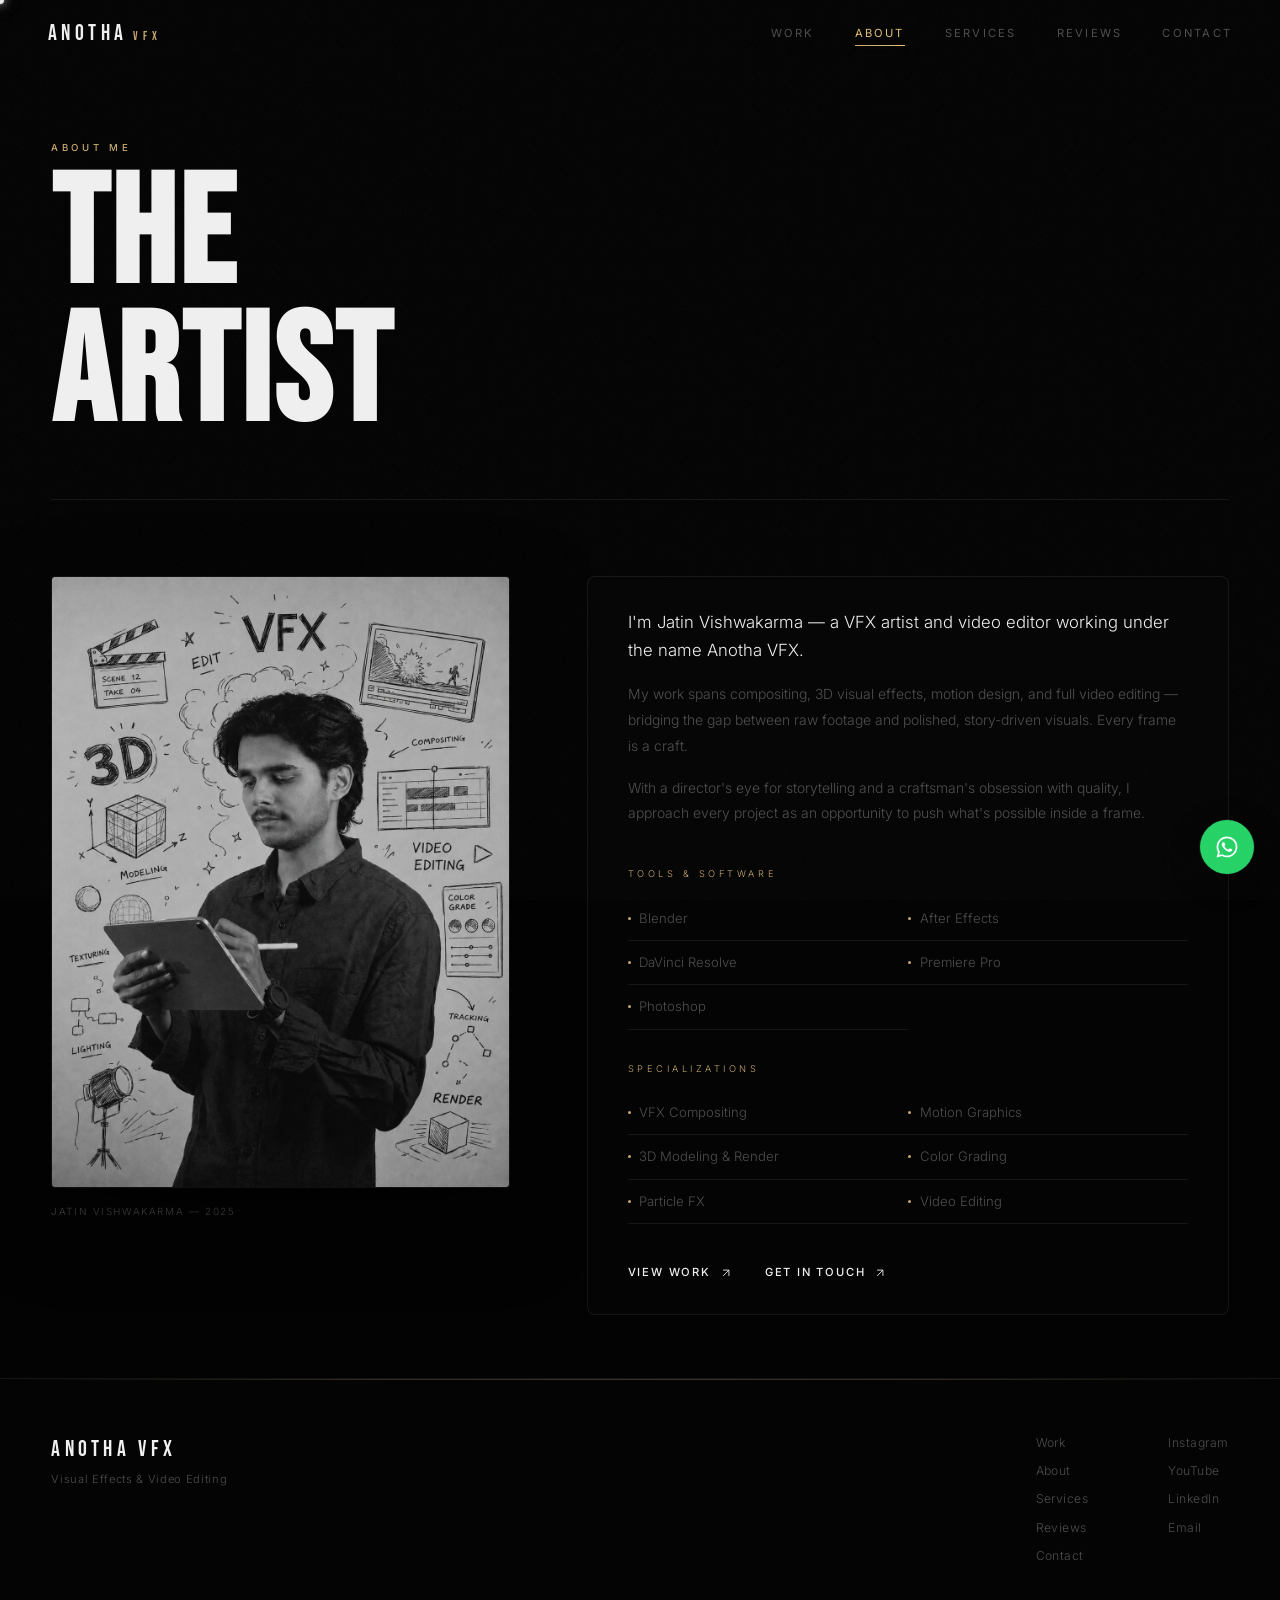
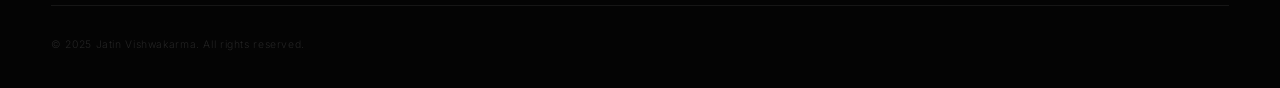
==== about/index.html @ 9ccbec57 "new features" ====
<!DOCTYPE html>
<html lang="en">
<head>
  <meta charset="UTF-8">
  <meta name="viewport" content="width=device-width, initial-scale=1.0">
  <meta name="referrer" content="strict-origin-when-cross-origin">
  <title>About — Jatin Vishwakarma</title>
  <meta name="description" content="Jatin Vishwakarma — VFX artist & video editor obsessed with cinematic storytelling. Every frame is a craft.">
  <link rel="icon" href="../assets/favicon.png" type="image/png">
  <link rel="shortcut icon" href="../assets/favicon.png">
  <link rel="apple-touch-icon" href="../assets/favicon.png">

  <!-- ── Open Graph ── -->
  <meta property="og:type"        content="website">
  <meta property="og:site_name"   content="Anotha VFX">
  <meta property="og:title"       content="About — Jatin Vishwakarma">
  <meta property="og:description" content="Jatin Vishwakarma — VFX artist & video editor obsessed with cinematic storytelling. Every frame is a craft.">
  <meta property="og:image"            content="https://anotha-vfx.github.io/anotha-vfx/assets/anothavfx.jpeg">
  <meta property="og:image:secure_url" content="https://anotha-vfx.github.io/anotha-vfx/assets/anothavfx.jpeg">
  <meta property="og:image:type"       content="image/jpeg">
  <meta property="og:image:width"      content="1500">
  <meta property="og:image:height"     content="788">
  <meta property="og:image:alt"        content="Anotha VFX — Jatin Vishwakarma">
  <meta property="og:url"              content="https://anothavfx.com/about/">
  <link rel="canonical" href="https://anothavfx.com/about/">

  <!-- ── Twitter / X Card ── -->
  <meta name="twitter:card"        content="summary_large_image">
  <meta name="twitter:title"       content="About — Jatin Vishwakarma">
  <meta name="twitter:description" content="Jatin Vishwakarma — VFX artist & video editor obsessed with cinematic storytelling. Every frame is a craft.">
  <meta name="twitter:image"       content="https://anotha-vfx.github.io/anotha-vfx/assets/anothavfx.jpeg">
  <link rel="preconnect" href="https://fonts.googleapis.com">
  <link rel="preconnect" href="https://fonts.gstatic.com" crossorigin>
  <link href="https://fonts.googleapis.com/css2?family=Bebas+Neue&family=Inter:wght@300;400;500&display=swap" rel="stylesheet">
  <link rel="stylesheet" href="../css/style.css">
  <script src="../js/content.js"></script>
  <!-- Google Analytics -->
  <script async src="https://www.googletagmanager.com/gtag/js?id=G-99MKQSMXY5"></script>
  <script>
    window.dataLayer = window.dataLayer || [];
    function gtag(){dataLayer.push(arguments);}
    gtag('js', new Date());
    gtag('config', 'G-99MKQSMXY5');
  </script>
</head>
<body>

  <!-- CURSOR -->
  <div class="cursor" id="cursor"></div>
  <div class="cursor-ring" id="cursorRing"></div>

  <!-- NAV -->
  <nav class="nav scrolled" id="nav">
    <a href="../" class="nav-logo">
      <span class="logo-name">ANOTHA</span><span class="logo-sub">VFX</span>
    </a>
    <div class="nav-links">
      <a href="../"        class="nav-link">Work</a>
      <a href="../about/"    class="nav-link active">About</a>
      <a href="../services/" class="nav-link">Services</a>
      <a href="../reviews/"  class="nav-link">Reviews</a>
      <a href="../contact/"  class="nav-link">Contact</a>
    </div>
    <button class="nav-toggle" id="navToggle" aria-label="Menu">
      <span></span><span></span>
    </button>
  </nav>

  <div class="mobile-menu" id="mobileMenu">
    <nav class="mobile-nav">
      <a href="../" class="mobile-link">
        <span class="mob-num">01</span>Work
        <svg class="mob-arrow" width="18" height="18" viewBox="0 0 24 24" fill="none" stroke="currentColor" stroke-width="1.5"><path d="M7 17L17 7M17 7H7M17 7V17"/></svg>
      </a>
      <a href="../about/" class="mobile-link active">
        <span class="mob-num">02</span>About
        <svg class="mob-arrow" width="18" height="18" viewBox="0 0 24 24" fill="none" stroke="currentColor" stroke-width="1.5"><path d="M7 17L17 7M17 7H7M17 7V17"/></svg>
      </a>
      <a href="../services/" class="mobile-link">
        <span class="mob-num">03</span>Services
        <svg class="mob-arrow" width="18" height="18" viewBox="0 0 24 24" fill="none" stroke="currentColor" stroke-width="1.5"><path d="M7 17L17 7M17 7H7M17 7V17"/></svg>
      </a>
      <a href="../reviews/" class="mobile-link">
        <span class="mob-num">04</span>Reviews
        <svg class="mob-arrow" width="18" height="18" viewBox="0 0 24 24" fill="none" stroke="currentColor" stroke-width="1.5"><path d="M7 17L17 7M17 7H7M17 7V17"/></svg>
      </a>
      <a href="../contact/" class="mobile-link">
        <span class="mob-num">05</span>Contact
        <svg class="mob-arrow" width="18" height="18" viewBox="0 0 24 24" fill="none" stroke="currentColor" stroke-width="1.5"><path d="M7 17L17 7M17 7H7M17 7V17"/></svg>
      </a>
    </nav>
    <div class="mobile-menu-footer">
      <div class="mob-avail">
        <span class="mob-avail-dot"></span>Available for projects
      </div>
      <div class="mob-social">
        <a href="https://instagram.com/anotha.fw.vfx" target="_blank" rel="noopener noreferrer">IG</a>
        <a href="https://www.youtube.com/@anothavfx" target="_blank" rel="noopener noreferrer">YT</a>
        <a href="https://www.linkedin.com/in/jatin-vishwakarma-bbb30a3b5/" target="_blank" rel="noopener noreferrer">LI</a>
        <a href="https://mail.google.com/mail/?view=cm&to=anotha.vfx@gmail.com" target="_blank" rel="noopener noreferrer">Email</a>
      </div>
    </div>
  </div>

  <div class="about-grid" style="padding-top: calc(var(--nav-h) + clamp(3rem, 8vh, 5rem));">

    <!-- PAGE HEADER — spans both grid columns so it aligns with the section -->
    <header class="page-hero" style="padding-top: 0;">
      <span class="page-label">About Me</span>
      <h1 class="page-title">THE<br>ARTIST</h1>
    </header>

    <!-- LEFT — Photo column -->
    <div class="about-img-col">
      <div class="about-img-wrap">
        <img src="../assets/JATIN.png" alt="Jatin Vishwakarma" class="about-img">
      </div>
      <div class="img-caption">Jatin Vishwakarma — 2025</div>
    </div>

    <!-- RIGHT — Text column -->
    <div class="about-text-col">

      <div class="about-bio">
        <p class="bio-lead">
          I'm Jatin Vishwakarma — a VFX artist and video editor working
          under the name Anotha VFX.
        </p>
        <p class="bio-p">
          My work spans compositing, 3D visual effects, motion design, and
          full video editing — bridging the gap between raw footage and
          polished, story-driven visuals. Every frame is a craft.
        </p>
        <p class="bio-p">
          With a director's eye for storytelling and a craftsman's obsession
          with quality, I approach every project as an opportunity to push
          what's possible inside a frame.
        </p>
      </div>

      <div class="skills-block">
        <span class="skills-label">Tools &amp; Software</span>
        <div class="skills-grid">
          <div class="skill">Blender</div>
          <div class="skill">After Effects</div>
          <div class="skill">DaVinci Resolve</div>
          <div class="skill">Premiere Pro</div>
          <div class="skill">Photoshop</div>
        </div>
      </div>

      <div class="skills-block">
        <span class="skills-label">Specializations</span>
        <div class="skills-grid">
          <div class="skill">VFX Compositing</div>
          <div class="skill">Motion Graphics</div>
          <div class="skill">3D Modeling &amp; Render</div>
          <div class="skill">Color Grading</div>
          <div class="skill">Particle FX</div>
          <div class="skill">Video Editing</div>
        </div>
      </div>

      <div class="about-cta">
        <a href="../" class="btn-text">
          View Work
          <svg width="14" height="14" viewBox="0 0 24 24" fill="none"
               stroke="currentColor" stroke-width="1.5">
            <path d="M7 17L17 7M17 7H7M17 7V17"/>
          </svg>
        </a>
        <a href="../contact/" class="btn-text">
          Get In Touch
          <svg width="14" height="14" viewBox="0 0 24 24" fill="none"
               stroke="currentColor" stroke-width="1.5">
            <path d="M7 17L17 7M17 7H7M17 7V17"/>
          </svg>
        </a>
      </div>

    </div>
  </div>

  <!-- FOOTER -->
  <footer class="footer">
    <div class="footer-top">
      <div class="footer-brand">
        <span class="footer-name">ANOTHA VFX</span>
        <p class="footer-tagline">Visual Effects &amp; Video Editing</p>
      </div>
      <nav class="footer-nav">
        <a href="../">Work</a>
        <a href="../about/">About</a>
        <a href="../services/">Services</a>
        <a href="../reviews/">Reviews</a>
        <a href="../contact/">Contact</a>
      </nav>
      <div class="footer-social">
        <a href="https://instagram.com/anotha.fw.vfx" target="_blank" rel="noopener noreferrer">Instagram</a>
        <a href="https://www.youtube.com/@anothavfx" target="_blank" rel="noopener noreferrer">YouTube</a>
        <a href="https://www.linkedin.com/in/jatin-vishwakarma-bbb30a3b5/" target="_blank" rel="noopener noreferrer">LinkedIn</a>
        <a href="https://mail.google.com/mail/?view=cm&to=anotha.vfx@gmail.com" target="_blank" rel="noopener noreferrer">Email</a>
      </div>
    </div>
    <div class="footer-bottom">
      <span>&copy; 2025 Jatin Vishwakarma. All rights reserved.</span>
    </div>
  </footer>

  <script src="../js/main.js"></script>
<script src="../js/fluid-cursor.js"></script>

  <!-- WhatsApp direct chat -->
  <a class="wa-btn" href="https://wa.me/918989417415" target="_blank" rel="noopener noreferrer" aria-label="Chat on WhatsApp">
    <svg viewBox="0 0 32 32" width="26" height="26" fill="currentColor" aria-hidden="true"><path d="M16.004 3.2c-7.06 0-12.8 5.74-12.8 12.8 0 2.26.59 4.46 1.72 6.4L3.2 28.8l6.58-1.68a12.74 12.74 0 0 0 6.22 1.62h.01c7.06 0 12.79-5.74 12.79-12.8 0-3.42-1.33-6.63-3.75-9.05a12.72 12.72 0 0 0-9.05-3.69zm0 23.36h-.01a10.6 10.6 0 0 1-5.4-1.48l-.39-.23-4.02 1.03 1.07-3.92-.25-.4a10.55 10.55 0 0 1-1.63-5.66c0-5.87 4.78-10.64 10.65-10.64 2.84 0 5.51 1.11 7.52 3.12a10.57 10.57 0 0 1 3.11 7.53c0 5.87-4.78 10.65-10.65 10.65zm5.84-7.97c-.32-.16-1.89-.93-2.19-1.04-.29-.11-.5-.16-.72.16-.21.32-.82 1.04-1.01 1.25-.18.21-.37.24-.69.08-.32-.16-1.35-.5-2.57-1.59-.95-.85-1.59-1.9-1.78-2.22-.19-.32-.02-.49.14-.65.14-.14.32-.37.48-.56.16-.19.21-.32.32-.53.11-.21.05-.4-.03-.56-.08-.16-.72-1.73-.98-2.37-.26-.62-.52-.54-.72-.55h-.61c-.21 0-.56.08-.85.4-.29.32-1.12 1.09-1.12 2.66 0 1.57 1.14 3.08 1.3 3.29.16.21 2.25 3.44 5.45 4.82.76.33 1.36.53 1.82.67.77.24 1.46.21 2.01.13.61-.09 1.89-.77 2.16-1.52.27-.75.27-1.39.19-1.52-.08-.13-.29-.21-.61-.37z"/></svg>
  </a>
</body>
</html>
---- css/style.css ----
/* ================================================================
   ANOTHA VFX — style.css
   ================================================================ */

/* ── TOKENS ────────────────────────────────────────────────────── */
:root {
  --bg:          #030303;
  --surface:     #090909;
  --surface-2:   #0e0e0e;
  --border:      #161616;
  --border-2:    #242424;
  --text:        #f0f0f0;
  --text-muted:  #4e4e4e;
  --text-dim:    #232323;
  --gold:        #c9a96e;
  --gold-bright: #e2c078;
  --gold-glow:   rgba(201,169,110,.18);
  --purple-glow: rgba(110,60,220,.1);
  --nav-h:       68px;
  --ease:        cubic-bezier(.25,.46,.45,.94);
  --ease-out:    cubic-bezier(.16,1,.3,1);
  --ease-expo:   cubic-bezier(.87,0,.13,1);
  --ease-spring: cubic-bezier(.34,1.56,.64,1);
}

/* ── RESET ─────────────────────────────────────────────────────── */
*, *::before, *::after { margin: 0; padding: 0; box-sizing: border-box; }
html { scroll-behavior: smooth; overflow-x: hidden; }
body {
  background: var(--bg);
  color: var(--text);
  font-family: 'Inter', sans-serif;
  font-weight: 300;
  line-height: 1.6;
  overflow-x: hidden;
  -webkit-font-smoothing: antialiased;
}
img, video { display: block; max-width: 100%; }
a { color: inherit; text-decoration: none; }
button { cursor: pointer; border: none; background: none; font-family: inherit; }

/* Subtle dot-grid background texture */
body::before {
  content: '';
  position: fixed; inset: 0;
  pointer-events: none;
  z-index: 0;
  opacity: 1;
  background-image: radial-gradient(circle, rgba(255,255,255,.028) 1px, transparent 1px);
  background-size: 32px 32px;
}
/* Film grain */
body::after {
  content: '';
  position: fixed; inset: 0;
  pointer-events: none;
  z-index: 9000;
  opacity: .032;
  background-image: url("data:image/svg+xml,%3Csvg xmlns='http://www.w3.org/2000/svg' width='300' height='300'%3E%3Cfilter id='n'%3E%3CfeTurbulence type='fractalNoise' baseFrequency='.75' numOctaves='4' stitchTiles='stitch'/%3E%3C/filter%3E%3Crect width='300' height='300' filter='url(%23n)'/%3E%3C/svg%3E");
  background-size: 180px;
}

/* ── LOADER ────────────────────────────────────────────────────── */
.loader {
  position: fixed; inset: 0;
  background: var(--bg);
  z-index: 9999;
  display: flex; align-items: center; justify-content: center;
  flex-direction: column; gap: 1.5rem;
  transition: opacity .8s var(--ease-expo), visibility .8s;
}
.loader-text {
  font-family: 'Bebas Neue', sans-serif;
  font-size: clamp(2rem, 6vw, 4rem);
  letter-spacing: .45em;
  overflow: hidden;
  animation: loaderSlide .8s .1s var(--ease-out) both;
}
.loader-accent { color: var(--gold); margin-left: .15em; }
.loader-bar {
  width: 180px; height: 1px;
  background: var(--border-2);
  position: relative; overflow: hidden;
}
.loader-bar::after {
  content: '';
  position: absolute; inset-block: 0; left: 0;
  width: 0; background: var(--gold);
  animation: loaderFill 1.3s .3s var(--ease) forwards;
}
@keyframes loaderSlide {
  from { opacity: 0; transform: translateY(30px); }
  to   { opacity: 1; transform: none; }
}
@keyframes loaderFill { to { width: 100%; } }

/* ── CUSTOM CURSOR ─────────────────────────────────────────────── */
@media (pointer: fine) {
  * { cursor: none !important; }

  .cursor {
    position: fixed;
    width: 8px; height: 8px;
    background: var(--text);
    border-radius: 50%;
    pointer-events: none;
    z-index: 9998;
    transform: translate(-50%, -50%);
    /* no transition on transform — JS controls it directly for stretch */
    transition: background .2s, box-shadow .2s;
    mix-blend-mode: difference;
    box-shadow:
      0 0 0 1px rgba(255,255,255,.12),
      0 0 8px 2px rgba(255,255,255,.35),
      0 0 22px 4px rgba(255,255,255,.1);
    will-change: transform, left, top;
  }
  .cursor-ring {
    position: fixed;
    width: 36px; height: 36px;
    border: 1px solid rgba(255,255,255,.35);
    border-radius: 50%;
    pointer-events: none;
    z-index: 9997;
    transform: translate(-50%, -50%);
    transition: width .3s var(--ease-out), height .3s var(--ease-out), border-color .3s;
    box-shadow: 0 0 8px 1px rgba(255,255,255,.08);
    will-change: left, top;
  }
  .cursor.big {
    background: var(--gold);
    box-shadow: 0 0 10px 3px rgba(201,169,110,.6), 0 0 20px 6px rgba(201,169,110,.2);
  }
  .cursor-ring.big { width: 54px; height: 54px; border-color: rgba(201,169,110,.45); box-shadow: 0 0 12px 2px rgba(201,169,110,.15); }

  /* Trail dots */
  .cursor-trail {
    position: fixed;
    border-radius: 50%;
    pointer-events: none;
    z-index: 9996;
    transform: translate(-50%, -50%);
    background: var(--text);
    mix-blend-mode: difference;
    will-change: left, top;
  }

  /* Click ripple */
  @keyframes cursorRipple {
    0%   { transform: translate(-50%,-50%) scale(.4); opacity: .55; }
    100% { transform: translate(-50%,-50%) scale(3.2); opacity: 0;   }
  }
  .cursor-ripple {
    position: fixed;
    width: 36px; height: 36px;
    border: 1px solid rgba(255,255,255,.7);
    border-radius: 50%;
    pointer-events: none;
    z-index: 9995;
    mix-blend-mode: difference;
    animation: cursorRipple .55s cubic-bezier(.2,.8,.2,1) forwards;
  }
}

/* ── NAVIGATION ────────────────────────────────────────────────── */
.nav {
  position: fixed; top: 0; left: 0; right: 0;
  height: var(--nav-h);
  z-index: 500;
  display: flex; align-items: center; justify-content: space-between;
  padding: 0 clamp(1.5rem, 4vw, 3rem);
  transition: background .5s var(--ease), border-color .5s;
  border-bottom: 1px solid transparent;
}
.nav.scrolled {
  background: rgba(3,3,3,.88);
  backdrop-filter: blur(28px) saturate(1.4);
  -webkit-backdrop-filter: blur(28px) saturate(1.4);
  border-bottom-color: rgba(255,255,255,.055);
  box-shadow: 0 1px 40px rgba(0,0,0,.5);
}
.nav-logo { display: flex; align-items: baseline; gap: .3rem; }
.logo-name {
  font-family: 'Bebas Neue', sans-serif;
  font-size: 1.4rem; letter-spacing: .2em;
  transition: color .3s;
}
.logo-sub {
  font-family: 'Bebas Neue', sans-serif;
  font-size: .78rem; letter-spacing: .4em; color: var(--gold);
}
.nav-logo:hover .logo-name { color: var(--gold); }
.nav-links { display: flex; gap: 2.5rem; }
.nav-link {
  font-size: .7rem; font-weight: 400;
  letter-spacing: .2em; text-transform: uppercase;
  color: var(--text-muted);
  position: relative; transition: color .3s;
}
.nav-link::after {
  content: '';
  position: absolute; bottom: -4px; left: 0;
  height: 1px; width: 0;
  background: linear-gradient(90deg, var(--gold), var(--gold-bright));
  transition: width .4s var(--ease-out);
  box-shadow: 0 0 8px var(--gold-glow);
}
.nav-link:hover, .nav-link.active { color: var(--text); }
.nav-link.active { color: var(--gold-bright); }
.nav-link.active::after, .nav-link:hover::after { width: 100%; }

.nav-toggle { display: none; flex-direction: column; gap: 6px; padding: 6px; }
.nav-toggle span {
  display: block; width: 22px; height: 1px;
  background: var(--text);
  transition: transform .35s var(--ease), opacity .35s;
}
.nav-toggle.open span:first-child { transform: translateY(7px) rotate(45deg); }
.nav-toggle.open span:last-child  { transform: translateY(-7px) rotate(-45deg); }

.mobile-menu {
  position: fixed; inset: 0;
  background: var(--bg);
  z-index: 499;
  display: flex; flex-direction: column;
  padding: calc(var(--nav-h) + 2.5rem) clamp(1.5rem, 6vw, 2.5rem) 2.5rem;
  opacity: 0; visibility: hidden;
  transition: opacity .45s var(--ease-expo), visibility .45s;
  overflow: hidden;
}
/* Ambient top glow */
.mobile-menu::before {
  content: '';
  position: absolute; top: 0; left: 0; right: 0; height: 55vh;
  background: radial-gradient(ellipse 130% 55% at 50% 0%, rgba(30,8,60,.55) 0%, transparent 100%);
  pointer-events: none; z-index: 0;
}
/* Giant background watermark */
.mobile-menu::after {
  content: 'VFX';
  position: absolute; bottom: -1.5rem; right: -1rem;
  font-family: 'Bebas Neue', sans-serif;
  font-size: clamp(9rem, 46vw, 16rem);
  letter-spacing: .04em;
  color: rgba(201,169,110,.038);
  pointer-events: none; user-select: none; z-index: 0;
  line-height: 1;
}

.mobile-menu.open { opacity: 1; visibility: visible; }

/* Nav links group */
.mobile-nav {
  flex: 1;
  display: flex; flex-direction: column; justify-content: center;
  position: relative; z-index: 1;
}

/* Individual link row */
.mobile-link {
  display: flex; align-items: baseline; gap: .9rem;
  padding: 1rem 0;
  border-bottom: 1px solid rgba(255,255,255,.055);
  font-family: 'Bebas Neue', sans-serif;
  font-size: clamp(2.6rem, 14vw, 4.8rem);
  letter-spacing: .04em; color: var(--text-muted);
  opacity: 0; transform: translateY(28px);
  transition: color .3s, padding-left .35s var(--ease-out),
              opacity .55s var(--ease-out), transform .55s var(--ease-out);
}
.mobile-link:first-child { border-top: 1px solid rgba(255,255,255,.055); }
.mobile-link:active  { color: var(--text); }
.mobile-link.active  { color: var(--gold-bright); }

/* Stagger in when open — one delay per link */
.mobile-menu.open .mobile-link             { opacity: 1; transform: none; }
.mobile-menu.open .mobile-link:nth-child(1) { transition-delay: .06s; }
.mobile-menu.open .mobile-link:nth-child(2) { transition-delay: .12s; }
.mobile-menu.open .mobile-link:nth-child(3) { transition-delay: .18s; }
.mobile-menu.open .mobile-link:nth-child(4) { transition-delay: .24s; }
.mobile-menu.open .mobile-link:nth-child(5) { transition-delay: .30s; }

/* Link number badge */
.mob-num {
  font-family: 'Bebas Neue', sans-serif;
  font-size: .7rem; letter-spacing: .22em;
  color: rgba(201,169,110,.45);
  flex-shrink: 0; align-self: flex-start;
  padding-top: .55rem;
  transition: color .3s;
}
.mobile-link.active .mob-num { color: var(--gold); }

/* Arrow icon — appears on active */
.mob-arrow {
  margin-left: auto;
  color: var(--gold);
  opacity: 0; transform: translate(-6px, 6px);
  transition: opacity .3s, transform .4s var(--ease-spring);
  align-self: center;
  flex-shrink: 0;
}
.mobile-link.active .mob-arrow { opacity: 1; transform: none; }

/* Bottom footer bar */
.mobile-menu-footer {
  position: relative; z-index: 1;
  display: flex; align-items: center; justify-content: space-between;
  padding-top: 1.6rem;
  opacity: 0; transform: translateY(12px);
  transition: opacity .5s .32s var(--ease-out), transform .5s .32s var(--ease-out);
}
.mobile-menu.open .mobile-menu-footer { opacity: 1; transform: none; }

.mob-avail {
  display: flex; align-items: center; gap: .5rem;
  font-size: .56rem; letter-spacing: .22em; text-transform: uppercase;
  color: var(--text-muted);
}
.mob-avail-dot {
  width: 6px; height: 6px; border-radius: 50%;
  background: #3ecf8e;
  box-shadow: 0 0 7px rgba(62,207,142,.5);
  animation: availPulse 2.6s ease-in-out infinite;
  flex-shrink: 0;
}
.mob-social { display: flex; gap: 1.4rem; }
.mob-social a {
  font-size: .58rem; letter-spacing: .15em; text-transform: uppercase;
  color: var(--text-muted); transition: color .3s;
}
.mob-social a:hover, .mob-social a:active { color: var(--gold); }

/* ── SCROLL REVEAL ─────────────────────────────────────────────── */
/*
  Elements are VISIBLE by default.
  When JS adds .js-loaded to <html>, they become hidden
  and are revealed by IntersectionObserver adding .vis.
  This means: no JS = always visible. JS = animated reveal.
*/
.js-loaded .reveal,
.js-loaded .project-card,
.js-loaded .section-header,
.js-loaded .about-teaser,
.js-loaded .about-bio,
.js-loaded .skills-block,
.js-loaded .about-cta,
.js-loaded .contact-info-col,
.js-loaded .contact-form-col,
.js-loaded .showreel-header,
.js-loaded .showreel-player {
  opacity: 0;
  transform: translateY(40px) scale(.98);
  transition: opacity .9s var(--ease-out), transform .9s var(--ease-out);
  transition-delay: var(--delay, 0s);
}

.js-loaded .reveal.vis,
.js-loaded .project-card.vis,
.js-loaded .section-header.vis,
.js-loaded .about-teaser.vis,
.js-loaded .about-bio.vis,
.js-loaded .skills-block.vis,
.js-loaded .about-cta.vis,
.js-loaded .contact-info-col.vis,
.js-loaded .contact-form-col.vis,
.js-loaded .showreel-header.vis,
.js-loaded .showreel-player.vis {
  opacity: 1;
  transform: translateY(0) scale(1);
}

/* Project cards stagger */
.js-loaded .project-card:nth-child(2) { --delay: .1s; }
.js-loaded .project-card:nth-child(3) { --delay: .2s; }
.js-loaded .project-card:nth-child(4) { --delay: .3s; }

/* ══════════════════════════════════════════════════════════════
   HERO
══════════════════════════════════════════════════════════════ */
.hero {
  position: relative;
  width: 100%; height: 100svh; min-height: 600px;
  overflow: hidden;
  display: flex; flex-direction: column; justify-content: flex-end;
}

.hero-media {
  position: absolute; inset: 0;
  background:
    radial-gradient(ellipse 90% 70% at 65% 30%, #1d0840 0%, #08041a 55%, var(--bg) 100%);
}
/* Animated ambient glow orb */
.hero-media::after {
  content: '';
  position: absolute;
  width: 70vw; height: 60vh;
  top: 5%; left: 20%;
  background: radial-gradient(ellipse, rgba(110,60,220,.13) 0%, transparent 70%);
  animation: orbDrift 14s ease-in-out infinite alternate;
  pointer-events: none;
}
@keyframes orbDrift {
  from { transform: translate(0, 0) scale(1); }
  to   { transform: translate(5%, 8%) scale(1.12); }
}
.hero-video {
  position: absolute; inset: 0;
  width: 100%; height: 100%;
  object-fit: cover;
  filter: brightness(.38) saturate(.7);
}
.hero-overlay {
  position: absolute; inset: 0;
  background:
    linear-gradient(180deg,
      rgba(3,3,3,.55)  0%,
      transparent      28%,
      rgba(3,3,3,.65)  72%,
      var(--bg)        100%),
    linear-gradient(90deg, rgba(3,3,3,.5) 0%, transparent 58%);
}

/* Content grid */
.hero-content {
  position: relative; z-index: 2;
  display: grid; grid-template-columns: 1fr auto;
  align-items: flex-end; gap: 2rem;
  padding: 0 clamp(1.5rem, 4vw, 3.5rem) clamp(3.5rem, 8vh, 6rem);
  will-change: transform, opacity;
}

/* Role badge */
.hero-role {
  display: inline-flex; align-items: center; gap: .8rem;
  font-size: .65rem; font-weight: 500;
  letter-spacing: .32em; text-transform: uppercase;
  color: var(--gold);
  margin-bottom: 1rem;
  opacity: 0; clip-path: inset(0 100% 0 0);
  animation: wipeIn .9s 1.4s var(--ease-out) forwards;
}
.hero-role::before {
  content: ''; display: block;
  width: 28px; height: 1px; background: var(--gold);
}

/* Name */
.hero-title { display: flex; flex-direction: column; max-width: 100%; }
.hero-name-wrap { overflow: hidden; }
.hero-name {
  display: block;
  font-family: 'Bebas Neue', sans-serif;
  font-size: clamp(5.5rem, 13vw, 12rem);
  line-height: .88; letter-spacing: .01em;
  opacity: 0; transform: translateY(110%);
  animation: nameIn 1s calc(1.5s + var(--i, 0) * .12s) var(--ease-expo) forwards;
}
/* "anotha" suffix — same Bebas Neue as the main name, smaller + dimmed */
.hero-name-alias {
  font-family: 'Bebas Neue', sans-serif;
  font-size: 0.26em;
  color: rgba(240,240,240,.25);
  letter-spacing: .16em;
  text-transform: uppercase;
  vertical-align: 0.18em;
}

.hero-divider {
  width: 0; height: 1px; background: var(--border-2);
  margin: 1.1rem 0 .9rem;
  animation: growLine .8s 1.9s var(--ease-out) forwards;
}
.hero-tagline {
  font-size: clamp(.8rem, 1.3vw, .9rem);
  font-weight: 300; color: var(--text-muted);
  letter-spacing: .04em;
  opacity: 0; transform: translateY(10px);
  animation: fadeUp .7s 2.1s var(--ease-out) forwards;
}

/* Stats + CTA */
.hero-right {
  display: flex; flex-direction: column; gap: 2rem; align-items: flex-end;
  justify-content: space-between;
  opacity: 0;
  animation: fadeIn .8s 2.2s var(--ease-out) forwards;
}
.hero-stats {
  display: flex; flex-direction: column;
  gap: 2rem; align-items: flex-end;
}
.hero-stat { text-align: right; }
.hero-stat-val {
  font-family: 'Bebas Neue', sans-serif;
  font-size: clamp(2rem, 3.5vw, 3rem);
  letter-spacing: .05em; line-height: 1;
}
.hero-stat-label {
  font-size: .56rem; letter-spacing: .3em; text-transform: uppercase;
  color: var(--text-muted); margin-top: .15rem;
}

/* Scroll cue */
.scroll-cue {
  position: absolute; bottom: 2rem; left: 50%;
  transform: translateX(-50%);
  z-index: 2;
  display: flex; flex-direction: column; align-items: center; gap: .5rem;
  opacity: 0;
  animation: fadeIn .8s 2.6s forwards;
}
.scroll-cue-line {
  width: 1px; height: 44px;
  background: linear-gradient(to bottom, var(--border-2), transparent);
  animation: cueAnim 2s 2.6s ease-in-out infinite;
}
.scroll-cue-label {
  font-size: .54rem; letter-spacing: .28em; text-transform: uppercase;
  color: var(--text-muted);
}

/* Giant ambient watermark — centred, barely visible */
.hero-ambient {
  position: absolute;
  top: 50%; left: 50%;
  transform: translate(-50%, -50%);
  font-family: 'Bebas Neue', sans-serif;
  font-size: clamp(12rem, 32vw, 28rem);
  letter-spacing: .06em;
  color: rgba(196,164,114,.045);
  pointer-events: none; user-select: none;
  white-space: nowrap; line-height: 1;
  z-index: 1;
  display: flex; align-items: center; gap: .02em;
}
.hero-ambient-sub {
  font-size: .22em;
  letter-spacing: .1em;
  color: rgba(196,164,114,.045);
}

/* Floating availability badge */
.hero-avail {
  position: absolute;
  top: calc(var(--nav-h) + 2.2rem);
  left: 50%; transform: translateX(-50%);
  z-index: 2;
  display: inline-flex; align-items: center; gap: .55rem;
  font-size: .58rem; font-weight: 400;
  letter-spacing: .28em; text-transform: uppercase;
  color: var(--text-muted);
  border: 1px solid var(--border);
  padding: .45rem 1.15rem;
  border-radius: 100px;
  white-space: nowrap;
  backdrop-filter: blur(6px);
  -webkit-backdrop-filter: blur(6px);
  opacity: 0;
  animation: fadeIn .7s 1.7s var(--ease-out) forwards;
}
.hero-avail-dot {
  width: 6px; height: 6px;
  border-radius: 50%;
  background: #3ecf8e;
  flex-shrink: 0;
  box-shadow: 0 0 0 0 rgba(62,207,142,.5);
  animation: availPulse 2.6s 2.8s infinite;
}
@keyframes availPulse {
  0%   { box-shadow: 0 0 0 0   rgba(62,207,142,.5); }
  70%  { box-shadow: 0 0 0 9px rgba(62,207,142, 0); }
  100% { box-shadow: 0 0 0 0   rgba(62,207,142, 0); }
}

/* Film-frame corner brackets */
.hero-frame {
  position: absolute;
  inset: calc(var(--nav-h) + 0.6rem) clamp(1.5rem, 4vw, 3rem) 1.2rem clamp(1.5rem, 4vw, 3rem);
  z-index: 1; pointer-events: none;
  opacity: 0;
  animation: fadeIn .8s 2.4s var(--ease-out) forwards;
}
.hero-frame span {
  position: absolute;
  width: 2.2rem; height: 2.2rem;
  border-color: rgba(196,164,114,.28);
  border-style: solid;
}
.hero-frame span:nth-child(1) { top: 0;    left: 0;  border-width: 1px 0 0 1px; }
.hero-frame span:nth-child(2) { top: 0;    right: 0; border-width: 1px 1px 0 0; }
.hero-frame span:nth-child(3) { bottom: 0; left: 0;  border-width: 0 0 1px 1px; }
.hero-frame span:nth-child(4) { bottom: 0; right: 0; border-width: 0 1px 1px 0; }

/* Skill chips row */
.hero-chips {
  display: flex; flex-wrap: wrap; gap: .5rem;
  margin-top: 1.4rem;
  opacity: 0;
  animation: fadeUp .7s 2.35s var(--ease-out) forwards;
}
.hero-chip {
  font-size: .58rem; letter-spacing: .22em; text-transform: uppercase;
  color: var(--text-muted);
  border: 1px solid var(--border-2);
  padding: .3rem .75rem; border-radius: 2px;
  transition: color .3s, border-color .3s, box-shadow .3s;
  cursor: default;
}
.hero-chip:hover {
  color: var(--gold);
  border-color: rgba(201,169,110,.3);
  box-shadow: 0 0 12px var(--gold-glow);
}

/* ── Hire Anotha CTA button ── */
.hero-cta-btn {
  display: inline-flex; align-items: center; gap: .55rem;
  padding: .75rem 1.8rem;
  font-family: 'Bebas Neue', sans-serif;
  font-size: 1rem; letter-spacing: .14em;
  color: var(--bg);
  background: linear-gradient(135deg, var(--gold), var(--gold-bright));
  border: 1px solid var(--gold);
  border-radius: 2px;
  text-transform: uppercase;
  white-space: nowrap;
  position: relative; overflow: hidden;
  box-shadow: 0 4px 24px rgba(201,169,110,.25);
  transition: background .3s, color .3s, transform .25s var(--ease-spring), box-shadow .3s;
}
.hero-cta-btn::before {
  content: '';
  position: absolute; inset: 0;
  background: linear-gradient(105deg, transparent 40%, rgba(255,255,255,.18) 50%, transparent 60%);
  transform: translateX(-100%);
  transition: transform .55s var(--ease-out);
}
.hero-cta-btn:hover::before { transform: translateX(150%); }
.hero-cta-btn svg {
  transition: transform .3s var(--ease-spring);
  flex-shrink: 0;
}
.hero-cta-btn:hover {
  background: transparent;
  color: var(--gold-bright);
  box-shadow: 0 0 32px rgba(201,169,110,.28), 0 0 60px rgba(201,169,110,.1);
  transform: translateY(-3px);
}
.hero-cta-btn:hover svg {
  transform: translate(3px, -3px);
}

/* Hero keyframes */
@keyframes wipeIn  { to { opacity: 1; clip-path: inset(0 0% 0 0); } }
@keyframes nameIn  { to { opacity: 1; transform: none; } }
@keyframes growLine{ to { width: 100%; } }
@keyframes fadeUp  { to { opacity: 1; transform: none; } }
@keyframes fadeIn  { to { opacity: 1; } }
@keyframes cueAnim {
  0%, 100% { opacity: .3; transform: scaleY(.85); }
  50%       { opacity: 1;  transform: scaleY(1); }
}

/* ── TICKER ────────────────────────────────────────────────────── */
.ticker-wrap {
  overflow: hidden;
  border-top: 1px solid rgba(255,255,255,.06);
  border-bottom: 1px solid rgba(255,255,255,.06);
  background: rgba(255,255,255,.014);
  position: relative;
}
.ticker-wrap::before,
.ticker-wrap::after {
  content: '';
  position: absolute; top: 0; bottom: 0; width: 120px;
  z-index: 2; pointer-events: none;
}
.ticker-wrap::before {
  left: 0;
  background: linear-gradient(90deg, var(--bg), transparent);
}
.ticker-wrap::after {
  right: 0;
  background: linear-gradient(-90deg, var(--bg), transparent);
}
.ticker {
  display: inline-flex; align-items: center;
  gap: 2rem; padding: .85rem 0;
  white-space: nowrap;
  animation: tickScroll 30s linear infinite;
}
.ticker:hover { animation-play-state: paused; }
.ticker span {
  font-size: .62rem; letter-spacing: .22em; text-transform: uppercase;
  color: var(--text-muted); flex-shrink: 0;
  transition: color .3s;
}
.ticker span:hover { color: var(--text); }
.ticker .sep { color: var(--gold); opacity: .7; }
@keyframes tickScroll {
  from { transform: translateX(0); }
  to   { transform: translateX(-50%); }
}

/* ══════════════════════════════════════════════════════════════
   SHOWREEL SECTION
══════════════════════════════════════════════════════════════ */
.showreel-section {
  padding: clamp(4rem, 9vh, 7rem) clamp(1.5rem, 4vw, 3.5rem);
  position: relative;
  border-top: 1px solid rgba(255,255,255,.05);
}
.showreel-section::before {
  content: '';
  position: absolute; top: 0; left: 50%;
  transform: translateX(-50%);
  width: min(900px, 90%); height: 1px;
  background: linear-gradient(90deg, transparent, var(--gold), transparent);
  opacity: .3;
}
.showreel-section::after {
  content: '';
  position: absolute; top: 30%; left: 50%;
  transform: translate(-50%, -50%);
  width: 800px; height: 500px;
  background: radial-gradient(ellipse, rgba(201,169,110,.06) 0%, transparent 68%);
  pointer-events: none;
}
.showreel-header {
  display: flex; align-items: flex-end; justify-content: space-between;
  padding: 0 clamp(1.5rem, 4vw, 3.5rem);
  margin-bottom: 2.5rem;
}
.showreel-eyebrow {
  display: block;
  font-size: .62rem; font-weight: 500;
  letter-spacing: .38em; text-transform: uppercase;
  color: var(--gold); margin-bottom: .6rem;
}
.showreel-title {
  font-family: 'Bebas Neue', sans-serif;
  font-size: clamp(3rem, 7vw, 6rem);
  letter-spacing: .04em; line-height: 1;
}
.showreel-year {
  font-family: 'Bebas Neue', sans-serif;
  font-size: clamp(1rem, 2vw, 1.6rem);
  letter-spacing: .2em; color: var(--text-muted);
  padding-bottom: .5rem;
}

/* Player */
.showreel-player {
  position: relative;
  aspect-ratio: 16 / 9;
  width: 100%;
  max-height: 78vh;
  margin: 0 auto;
  background: #000;
  overflow: hidden;
  cursor: pointer;
  border-radius: 4px;
  box-shadow: 0 40px 100px rgba(0,0,0,.6), 0 0 0 1px rgba(255,255,255,.05);
  transition: box-shadow .5s var(--ease);
}
.showreel-player:hover {
  box-shadow: 0 40px 100px rgba(0,0,0,.7), 0 0 0 1px rgba(201,169,110,.2),
              0 0 60px rgba(201,169,110,.06);
}
.showreel-poster {
  position: absolute; inset: 0;
  width: 100%; height: 100%;
  object-fit: cover;
  filter: brightness(.55);
  z-index: 1;
  transition: transform .9s var(--ease), filter .6s;
}
.showreel-no-poster {
  position: absolute; inset: 0;
  background: radial-gradient(ellipse at center, #1d0d35 0%, #060408 100%);
  z-index: 0;
}
.showreel-player:hover .showreel-poster {
  transform: scale(1.04); filter: brightness(.38);
}
.showreel-player::after {
  content: '';
  position: absolute; inset: 0;
  background: linear-gradient(to bottom, transparent 35%, rgba(0,0,0,.5) 100%);
  pointer-events: none; z-index: 2;
}

/* Play button */
.play-btn {
  position: absolute; top: 50%; left: 50%;
  transform: translate(-50%, -50%);
  z-index: 5;
  display: flex; flex-direction: column; align-items: center; gap: 1rem;
  transition: opacity .3s;
  background: none; border: none; padding: 0;
}
.play-circle {
  width: clamp(68px, 8vw, 96px);
  height: clamp(68px, 8vw, 96px);
  border-radius: 50%;
  border: 1px solid rgba(255,255,255,.2);
  display: flex; align-items: center; justify-content: center;
  background: rgba(255,255,255,.05);
  backdrop-filter: blur(12px);
  -webkit-backdrop-filter: blur(12px);
  transition: background .4s, border-color .4s, transform .5s var(--ease-spring), box-shadow .4s;
  position: relative;
  box-shadow: 0 0 0 0 rgba(201,169,110,0);
}
.play-circle::before {
  content: '';
  position: absolute; inset: -8px; border-radius: 50%;
  border: 1px solid rgba(201,169,110,.22);
  opacity: 0; transform: scale(.75);
  transition: opacity .45s, transform .55s var(--ease-out);
}
.play-circle::after {
  content: '';
  position: absolute; inset: -18px; border-radius: 50%;
  border: 1px solid rgba(201,169,110,.08);
  opacity: 0; transform: scale(.6);
  transition: opacity .5s .05s, transform .6s .05s var(--ease-out);
}
.showreel-player:hover .play-circle {
  background: rgba(255,255,255,.1);
  border-color: rgba(255,255,255,.4);
  transform: scale(1.12);
  box-shadow: 0 0 40px rgba(201,169,110,.2);
}
.showreel-player:hover .play-circle::before { opacity: 1; transform: scale(1); }
.showreel-player:hover .play-circle::after  { opacity: 1; transform: scale(1); }
.play-icon {
  width: 0; height: 0;
  border-style: solid;
  border-width: 10px 0 10px 18px;
  border-color: transparent transparent transparent #fff;
  margin-left: 4px;
}
.play-label {
  font-size: .6rem; letter-spacing: .35em; text-transform: uppercase;
  color: rgba(255,255,255,.5);
}
/* Hide overlay when playing */
.showreel-player.playing .play-btn { opacity: 0; pointer-events: none; }
.showreel-player.playing .showreel-poster { opacity: 0; transition: opacity .4s; }
.showreel-player.playing .showreel-no-poster { opacity: 0; }

/* ══════════════════════════════════════════════════════════════
   WORK — PROJECT GRID
══════════════════════════════════════════════════════════════ */
.work {
  padding: clamp(5rem, 10vh, 8rem) clamp(1rem, 3vw, 2.5rem);
  max-width: 100%;
}

.section-header {
  display: flex; align-items: flex-end; justify-content: space-between;
  margin-bottom: clamp(2.5rem, 5vh, 4rem);
  padding-bottom: 1.5rem;
  border-bottom: 1px solid rgba(255,255,255,.055);
  position: relative;
}
.section-header::after {
  content: '';
  position: absolute; bottom: -1px; left: 0;
  width: 80px; height: 1px;
  background: linear-gradient(90deg, var(--gold), transparent);
}
.section-label {
  display: block;
  font-size: .6rem; font-weight: 500;
  letter-spacing: .38em; text-transform: uppercase;
  color: var(--gold); margin-bottom: .6rem;
}
.section-title {
  font-family: 'Bebas Neue', sans-serif;
  font-size: clamp(2.5rem, 5.5vw, 4.5rem);
  letter-spacing: .04em; line-height: 1;
  background: linear-gradient(135deg, var(--text) 40%, rgba(240,240,240,.55));
  -webkit-background-clip: text; -webkit-text-fill-color: transparent;
  background-clip: text;
}
.section-count {
  font-family: 'Bebas Neue', sans-serif;
  font-size: clamp(3rem, 6vw, 5rem);
  letter-spacing: .05em; color: var(--text-dim); line-height: 1;
}

/* Grid */
.projects-grid {
  display: grid;
  grid-template-columns: repeat(2, 1fr);
  gap: clamp(1.4rem, 3vw, 2.5rem);
}

/* Card */
.project-card {
  border-radius: 6px;
  overflow: hidden;
  background: var(--surface);
  border: 1px solid var(--border);
  transition: border-color .4s, box-shadow .4s, transform .4s var(--ease-spring);
}
.project-card:hover {
  border-color: rgba(201,169,110,.25);
  box-shadow: 0 24px 80px rgba(0,0,0,.55), 0 0 0 1px rgba(201,169,110,.1),
              0 0 40px rgba(201,169,110,.06);
  transform: translateY(-4px);
}
.project-link { display: block; }

.project-media {
  position: relative;
  aspect-ratio: 16 / 9;
  overflow: hidden;
  background: var(--surface-2);
  transition: transform .6s var(--ease-out);
}

/* Gradient bg slab */
.project-bg {
  position: absolute; inset: 0;
  transition: transform .9s var(--ease-expo), filter .5s;
}
.project-card:hover .project-bg { transform: scale(1.08); filter: brightness(1.15) saturate(1.1); }

/* Category pill */
.project-cat {
  position: absolute; top: 12px; left: 12px; z-index: 3;
  font-size: .54rem; letter-spacing: .2em; text-transform: uppercase;
  color: rgba(255,255,255,.7);
  background: rgba(3,3,3,.65);
  backdrop-filter: blur(8px);
  -webkit-backdrop-filter: blur(8px);
  padding: .28rem .65rem; border-radius: 2px;
  border: 1px solid rgba(255,255,255,.08);
  opacity: 0; transform: translateY(-6px);
  transition: opacity .35s, transform .4s var(--ease-out);
}
.project-card:hover .project-cat { opacity: 1; transform: none; }

/* Video preview */
.project-video {
  position: absolute; inset: 0;
  width: 100%; height: 100%;
  object-fit: cover; opacity: 0;
  transition: opacity .6s var(--ease);
}
.project-card:hover .project-video { opacity: 1; }

/* Corner film brackets */
.project-media::before,
.project-media::after {
  content: '';
  position: absolute;
  width: 18px; height: 18px;
  border-color: rgba(201,169,110,.4);
  border-style: solid;
  z-index: 4; pointer-events: none;
  opacity: 0;
  transition: opacity .4s, transform .5s var(--ease-out);
}
.project-media::before {
  top: 10px; left: 10px;
  border-width: 1px 0 0 1px;
  transform: translate(-6px, -6px);
}
.project-media::after {
  bottom: 10px; right: 10px;
  border-width: 0 1px 1px 0;
  transform: translate(6px, 6px);
}
.project-card:hover .project-media::before,
.project-card:hover .project-media::after { opacity: 1; transform: none; }

/* Hover overlay */
.project-media-overlay {
  position: absolute; inset: 0; z-index: 2;
  background: linear-gradient(to top, rgba(3,3,3,.6) 0%, transparent 50%);
  opacity: 0; transition: opacity .4s;
  display: flex; align-items: flex-end; justify-content: flex-end;
  padding: 1rem;
}
.project-card:hover .project-media-overlay { opacity: 1; }
.project-arrow {
  width: 40px; height: 40px; border-radius: 50%;
  border: 1px solid rgba(201,169,110,.4);
  display: flex; align-items: center; justify-content: center;
  color: var(--gold); backdrop-filter: blur(8px);
  background: rgba(201,169,110,.08);
  transform: scale(.65) rotate(-45deg);
  transition: transform .5s var(--ease-spring), background .3s, box-shadow .3s;
}
.project-card:hover .project-arrow {
  transform: scale(1) rotate(0);
  background: rgba(201,169,110,.15);
  box-shadow: 0 0 20px rgba(201,169,110,.2);
}

/* Card info */
.project-info { padding: 1rem 1.1rem 1.2rem; }
.project-meta {
  display: flex; justify-content: space-between; align-items: center;
  margin-bottom: .45rem;
}
.project-num {
  font-family: 'Bebas Neue', sans-serif;
  font-size: .78rem; letter-spacing: .12em; color: var(--text-dim);
}
.project-year { font-size: .64rem; letter-spacing: .08em; color: var(--text-muted); }
.project-title {
  font-family: 'Bebas Neue', sans-serif;
  font-size: clamp(1.5rem, 2.8vw, 2rem);
  letter-spacing: .04em; margin-bottom: .35rem;
  transition: color .35s;
}
.project-card:hover .project-title { color: var(--gold-bright); }
.project-desc {
  font-size: .78rem; color: var(--text-muted);
  line-height: 1.65; margin-bottom: .75rem; max-width: 400px;
}
.project-tags { display: flex; flex-wrap: wrap; gap: .3rem; }
.tag {
  font-size: .57rem; letter-spacing: .12em; text-transform: uppercase;
  color: var(--text-muted);
  border: 1px solid var(--border);
  padding: .18rem .55rem; border-radius: 2px;
  transition: border-color .3s, color .3s;
}
.project-card:hover .tag {
  border-color: rgba(201,169,110,.2);
  color: rgba(201,169,110,.6);
}

/* ══════════════════════════════════════════════════════════════
   ABOUT TEASER  (homepage)
══════════════════════════════════════════════════════════════ */
.about-teaser {
  padding: clamp(5rem, 10vh, 8rem) clamp(1.5rem, 4vw, 3.5rem);
  border-top: 1px solid var(--border);
  display: grid; grid-template-columns: 1fr 1fr;
  gap: clamp(3rem, 6vw, 8rem); align-items: center;
  max-width: 1440px; margin: 0 auto;
}
.at-label {
  display: block;
  font-size: .6rem; font-weight: 500;
  letter-spacing: .38em; text-transform: uppercase;
  color: var(--gold); margin-bottom: .7rem;
}
.at-title {
  font-family: 'Bebas Neue', sans-serif;
  font-size: clamp(2.8rem, 5.5vw, 5rem);
  letter-spacing: .03em; line-height: 1.02; margin-bottom: 1rem;
}
.at-text {
  font-size: .87rem; color: var(--text-muted);
  line-height: 1.82; margin-bottom: 1.5rem;
}
.at-right {}
.at-lines { display: flex; flex-direction: column; gap: 10px; }
.at-line { height: 1px; background: var(--border-2); }
.at-line:nth-child(1) { width: 100%; }
.at-line:nth-child(2) { width: 62%; }
.at-line:nth-child(3) { width: 35%; }

/* Shared button */
.btn-text {
  display: inline-flex; align-items: center; gap: .5rem;
  font-size: .7rem; font-weight: 500;
  letter-spacing: .16em; text-transform: uppercase;
  position: relative;
}
.btn-text::after {
  content: '';
  position: absolute; bottom: -3px; left: 0;
  width: 100%; height: 1px; background: currentColor;
  transform: scaleX(0); transform-origin: left;
  transition: transform .35s var(--ease);
}
.btn-text:hover::after { transform: scaleX(1); }
.btn-text svg { transition: transform .3s var(--ease); }
.btn-text:hover svg { transform: translate(3px, -3px); }

/* ══════════════════════════════════════════════════════════════
   PORTRAIT REELS SECTION
══════════════════════════════════════════════════════════════ */
.reels-section {
  padding: clamp(4rem, 8vh, 7rem) 0;
  border-top: 1px solid var(--border);
  overflow: hidden;
}

.reels-header {
  display: flex;
  align-items: flex-end;
  justify-content: space-between;
  padding: 0 clamp(1.5rem, 4vw, 3.5rem);
  margin-bottom: 2.5rem;
}

.reels-hint {
  display: flex;
  align-items: center;
  gap: .5rem;
  font-size: .6rem;
  letter-spacing: .22em;
  text-transform: uppercase;
  color: var(--text-muted);
  opacity: .7;
}

/* Scrollable track */
.reels-track-wrap {
  padding: 0 clamp(1.5rem, 4vw, 3.5rem);
  overflow-x: auto;
  overflow-y: visible;
  cursor: grab;
  -webkit-overflow-scrolling: touch;
  scrollbar-width: none;          /* Firefox */
}
.reels-track-wrap::-webkit-scrollbar { display: none; } /* Chrome/Safari */
.reels-track-wrap:active { cursor: grabbing; }

.reels-track {
  display: flex;
  gap: clamp(1rem, 2vw, 1.5rem);
  width: max-content;
  padding-bottom: .5rem;           /* breathing room for box-shadow */
}

/* Individual portrait card */
.reel-card {
  position: relative;
  width: clamp(200px, 22vw, 300px);
  aspect-ratio: 9 / 16;
  border-radius: 8px;
  overflow: hidden;
  flex-shrink: 0;
  cursor: pointer;
  user-select: none;
  border: 1px solid rgba(255,255,255,.06);
  transition: border-color .4s, box-shadow .4s, transform .4s var(--ease-spring);
}
.reel-card:hover {
  border-color: rgba(201,169,110,.22);
  box-shadow: 0 20px 60px rgba(0,0,0,.5), 0 0 30px rgba(201,169,110,.08);
  transform: translateY(-4px) scale(1.01);
}

/* Gradient background layer */
.reel-bg {
  position: absolute;
  inset: 0;
  background: var(--reel-bg, linear-gradient(160deg, #111, #222));
  transition: transform .8s var(--ease-expo), filter .5s;
}
.reel-card:hover .reel-bg {
  transform: scale(1.07);
  filter: brightness(1.18) saturate(1.1);
}

/* Gradient overlay — darkens bottom for text readability */
.reel-overlay {
  position: absolute;
  inset: 0;
  background: linear-gradient(
    to bottom,
    rgba(0,0,0,.15) 0%,
    transparent     35%,
    rgba(0,0,0,.7)  100%
  );
  z-index: 1;
}

/* Play button */
.reel-play-btn {
  position: absolute;
  top: 50%; left: 50%;
  transform: translate(-50%, -50%);
  z-index: 3;
  transition: transform .35s var(--ease-out), opacity .3s;
}
.reel-play-circle {
  width: clamp(44px, 6vw, 60px);
  height: clamp(44px, 6vw, 60px);
  border-radius: 50%;
  border: 1px solid rgba(255,255,255,.25);
  background: rgba(255,255,255,.08);
  backdrop-filter: blur(8px);
  -webkit-backdrop-filter: blur(8px);
  display: flex; align-items: center; justify-content: center;
  transition: background .3s, border-color .3s, transform .4s var(--ease-out);
  position: relative;
}
.reel-play-circle::before {
  content: '';
  position: absolute; inset: -1px; border-radius: 50%;
  border: 1px solid var(--gold);
  opacity: 0; transform: scale(.8);
  transition: opacity .35s, transform .45s var(--ease-out);
}
.reel-card:hover .reel-play-circle {
  background: rgba(255,255,255,.14);
  border-color: rgba(255,255,255,.5);
  transform: scale(1.1);
}
.reel-card:hover .reel-play-circle::before {
  opacity: .7; transform: scale(1.2);
}
.reel-play-icon {
  width: 0; height: 0;
  border-style: solid;
  border-width: 7px 0 7px 13px;
  border-color: transparent transparent transparent #fff;
  margin-left: 3px;
}

/* Card info — sits at bottom */
.reel-info {
  position: absolute;
  bottom: 0; left: 0; right: 0;
  z-index: 2;
  padding: 1rem;
  display: flex;
  flex-direction: column;
  gap: .25rem;
}
.reel-num {
  font-family: 'Bebas Neue', sans-serif;
  font-size: .7rem;
  letter-spacing: .15em;
  color: rgba(255,255,255,.35);
}
.reel-title {
  font-family: 'Bebas Neue', sans-serif;
  font-size: clamp(1.1rem, 2.5vw, 1.4rem);
  letter-spacing: .05em;
  color: #fff;
  line-height: 1;
}
.reel-tag {
  font-size: .55rem;
  letter-spacing: .18em;
  text-transform: uppercase;
  color: rgba(255,255,255,.45);
}

/* Iframe injected on click */
.reel-card iframe {
  position: absolute;
  inset: 0; width: 100%; height: 100%;
  border: none; z-index: 5;
}
/* Hide play UI once playing */
.reel-card.playing .reel-play-btn  { opacity: 0; pointer-events: none; transition: none; }
/* Hide info only while actively playing — show it again when paused */
.reel-card.is-playing .reel-info  { opacity: 0; }

/* Progress bar drag indicator */
.reels-scroll-bar {
  display: flex;
  gap: 4px;
  padding: 1.5rem clamp(1.5rem, 4vw, 3.5rem) 0;
  overflow: hidden;
}
.reels-scroll-pip {
  height: 1px;
  flex: 1;
  background: var(--border-2);
  position: relative;
  overflow: hidden;
}
.reels-scroll-pip::after {
  content: '';
  position: absolute; inset: 0;
  background: var(--gold);
  transform: scaleX(0);
  transform-origin: left;
  transition: transform .4s var(--ease);
}
.reels-scroll-pip.active::after { transform: scaleX(1); }

/* ══════════════════════════════════════════════════════════════
   FOOTER
══════════════════════════════════════════════════════════════ */
.footer {
  padding: clamp(3rem, 6vh, 4.5rem) clamp(1.5rem, 4vw, 3.5rem) 2rem;
  position: relative;
}
.footer::before {
  content: '';
  position: absolute; top: 0; left: 0; right: 0; height: 1px;
  background: linear-gradient(90deg, transparent 0%, var(--gold) 30%, var(--gold-bright) 50%, var(--gold) 70%, transparent 100%);
  opacity: .25;
}
.footer-top {
  display: grid; grid-template-columns: 1fr auto auto;
  gap: 2rem 5rem; align-items: start; margin-bottom: 2.5rem;
}
.footer-name {
  display: block;
  font-family: 'Bebas Neue', sans-serif;
  font-size: 1.35rem; letter-spacing: .2em; margin-bottom: .25rem;
}
.footer-tagline { font-size: .7rem; color: var(--text-muted); letter-spacing: .06em; }
.footer-nav, .footer-social { display: flex; flex-direction: column; gap: .55rem; }
.footer-nav a, .footer-social a {
  font-size: .76rem; color: var(--text-muted);
  letter-spacing: .04em; transition: color .3s;
}
.footer-nav a:hover, .footer-social a:hover { color: var(--text); }
.footer-bottom { padding-top: 1.5rem; border-top: 1px solid var(--border); }
.footer-bottom span { font-size: .65rem; color: var(--text-dim); letter-spacing: .06em; }

/* ══════════════════════════════════════════════════════════════
   ABOUT PAGE
══════════════════════════════════════════════════════════════ */
.page-hero {
  padding-top: calc(var(--nav-h) + clamp(3rem, 8vh, 5rem));
  padding-left:  clamp(1.5rem, 4vw, 3.5rem);
  padding-right: clamp(1.5rem, 4vw, 3.5rem);
  padding-bottom: clamp(3rem, 6vh, 4.5rem);
  border-bottom: 1px solid var(--border);
}
/* When page-hero is nested inside a content section, inherit the section's
   horizontal padding — avoids double-indenting the heading */
.about-grid > .page-hero {
  grid-column: 1 / -1;   /* span both grid columns on the about/services pages */
  padding-left: 0;
  padding-right: 0;
}
.reviews-page-section > .page-hero {
  padding-left: 0;
  padding-right: 0;
}
.page-label {
  display: block;
  font-size: .6rem; font-weight: 500;
  letter-spacing: .38em; text-transform: uppercase;
  color: var(--gold); margin-bottom: .8rem;
}
.page-title {
  font-family: 'Bebas Neue', sans-serif;
  font-size: clamp(4.5rem, 12vw, 10rem);
  letter-spacing: .02em; line-height: .9;
}

.about-grid {
  display: grid; grid-template-columns: 5fr 7fr;
  gap: clamp(3rem, 6vw, 7rem); align-items: start;
  padding: clamp(3.5rem, 7vh, 5.5rem) clamp(1.5rem, 4vw, 3.5rem);
  max-width: 1440px; margin: 0 auto;
}
.about-img-col { position: sticky; top: calc(var(--nav-h) + 2rem); }
.about-img-wrap { position: relative; margin-bottom: 0; }

.about-img {
  width: 100%; aspect-ratio: 3/4;
  object-fit: cover; border-radius: 4px;
  border: 1px solid rgba(255,255,255,.06);
  transition: box-shadow .5s, border-color .5s;
  box-shadow: 0 30px 80px rgba(0,0,0,.5);
}
.about-img:hover {
  box-shadow: 0 30px 80px rgba(0,0,0,.6), 0 0 0 1px rgba(201,169,110,.15),
              0 0 40px rgba(201,169,110,.06);
  border-color: rgba(201,169,110,.12);
}
.about-img-placeholder {
  width: 100%; aspect-ratio: 3/4;
  background: var(--surface-2);
  border: 1px solid var(--border); border-radius: 3px;
  display: flex; align-items: center; justify-content: center;
}
.ph-inner {
  display: flex; flex-direction: column;
  align-items: center; gap: .75rem;
  color: var(--text-muted); text-align: center;
}
.ph-inner span { font-size: .72rem; letter-spacing: .1em; }
.ph-mono { font-family: monospace; font-size: .62rem !important; color: var(--text-dim) !important; }
.img-caption {
  margin-top: 1rem;
  font-size: .62rem; letter-spacing: .16em; text-transform: uppercase;
  color: var(--text-muted);
}

.about-text-col { padding-top: .5rem; }
.about-bio { margin-bottom: 2.5rem; }
.bio-lead {
  font-size: 1.05rem; color: var(--text); line-height: 1.65;
  margin-bottom: 1.1rem;
}
.bio-p { font-size: .87rem; color: var(--text-muted); line-height: 1.85; margin-bottom: 1rem; }

.skills-block { margin-bottom: 2rem; }
.skills-label {
  display: block;
  font-size: .58rem; letter-spacing: .38em; text-transform: uppercase;
  color: var(--gold); margin-bottom: .9rem;
}
.skills-grid { display: grid; grid-template-columns: repeat(2, 1fr); }
.skill {
  padding: .7rem 0; border-bottom: 1px solid var(--border);
  display: flex; align-items: center; gap: .55rem;
  font-size: .82rem; color: var(--text-muted);
  transition: color .3s, padding-left .3s var(--ease-out);
}
.skill:hover { color: var(--text); padding-left: .3rem; }
.skill::before {
  content: ''; width: 3px; height: 3px; border-radius: 50%;
  background: var(--gold); flex-shrink: 0;
  transition: box-shadow .3s;
}
.skill:hover::before { box-shadow: 0 0 8px var(--gold); }
.about-cta { display: flex; gap: 2rem; flex-wrap: wrap; margin-top: 2.5rem; }

/* ══════════════════════════════════════════════════════════════
   CONTACT PAGE
══════════════════════════════════════════════════════════════ */
.contact-page {
  padding-top: calc(var(--nav-h) + clamp(3rem, 8vh, 5rem));
  padding-left:  clamp(1.5rem, 4vw, 3.5rem);
  padding-right: clamp(1.5rem, 4vw, 3.5rem);
  padding-bottom: clamp(5rem, 10vh, 8rem);
  display: grid; grid-template-columns: 1fr 1fr;
  gap: clamp(3rem, 7vw, 10rem);
  min-height: 90vh; align-items: start;
  max-width: 1440px; margin: 0 auto;
}
.contact-eyebrow {
  display: block;
  font-size: .6rem; font-weight: 500;
  letter-spacing: .38em; text-transform: uppercase;
  color: var(--gold); margin-bottom: .7rem;
}
.contact-h1 {
  font-family: 'Bebas Neue', sans-serif;
  font-size: clamp(3.5rem, 8vw, 7.5rem);
  line-height: .9; letter-spacing: .02em; margin-bottom: 1.5rem;
}
.contact-sub {
  font-size: .87rem; color: var(--text-muted);
  line-height: 1.78; max-width: 360px; margin-bottom: 2.5rem;
}
.contact-items { display: flex; flex-direction: column; gap: 1.8rem; }
.contact-item {}
.ci-label {
  font-size: .56rem; letter-spacing: .32em; text-transform: uppercase;
  color: var(--text-dim); margin-bottom: .25rem;
}
.ci-val { font-size: .92rem; color: var(--text); transition: color .3s; display: block; }
a.ci-val:hover { color: var(--gold); }

.contact-avail {
  display: flex; align-items: center; gap: .6rem;
  margin-top: 2.5rem;
  font-size: .7rem; color: var(--text-muted); letter-spacing: .06em;
}
.avail-dot {
  width: 7px; height: 7px; border-radius: 50%;
  background: #3ecf8e;
  box-shadow: 0 0 8px rgba(62,207,142,.5);
  animation: availPulse 2s ease-in-out infinite;
}
@keyframes availPulse {
  0%, 100% { box-shadow: 0 0 5px rgba(62,207,142,.35); }
  50%       { box-shadow: 0 0 16px rgba(62,207,142,.7); }
}

/* Form */
.form-eyebrow {
  display: block;
  font-size: .6rem; letter-spacing: .38em; text-transform: uppercase;
  color: var(--gold); margin-bottom: 2rem;
}
.contact-form { display: flex; flex-direction: column; gap: 1.3rem; }
.form-row { display: grid; grid-template-columns: 1fr 1fr; gap: 1.2rem; }
.form-group { display: flex; flex-direction: column; gap: .4rem; }
.form-group label {
  font-size: .62rem; letter-spacing: .14em; text-transform: uppercase;
  color: var(--text-muted);
}
.form-group input,
.form-group textarea {
  background: var(--surface);
  border: 1px solid var(--border);
  color: var(--text);
  padding: .82rem 1rem;
  font-family: 'Inter', sans-serif; font-size: .87rem; font-weight: 300;
  border-radius: 2px; outline: none; width: 100%;
  transition: border-color .3s; resize: none;
}
.form-group input::placeholder,
.form-group textarea::placeholder { color: var(--text-dim); }
.form-group input:focus,
.form-group textarea:focus {
  border-color: rgba(201,169,110,.4);
  box-shadow: 0 0 0 3px rgba(201,169,110,.06), 0 0 20px rgba(201,169,110,.05);
}
.form-group textarea { min-height: 150px; }
.form-btn {
  display: inline-flex; align-items: center; gap: .6rem;
  background: linear-gradient(135deg, var(--gold), var(--gold-bright));
  color: var(--bg);
  font-family: 'Inter', sans-serif; font-size: .7rem; font-weight: 500;
  letter-spacing: .18em; text-transform: uppercase;
  padding: .88rem 1.8rem; border-radius: 2px; align-self: flex-start;
  position: relative; overflow: hidden;
  box-shadow: 0 4px 20px rgba(201,169,110,.2);
  transition: transform .25s var(--ease-spring), box-shadow .3s;
}
.form-btn::before {
  content: '';
  position: absolute; inset: 0;
  background: linear-gradient(105deg, transparent 40%, rgba(255,255,255,.18) 50%, transparent 60%);
  transform: translateX(-100%);
  transition: transform .55s var(--ease-out);
}
.form-btn:hover::before { transform: translateX(150%); }
.form-btn:hover {
  transform: translateY(-2px);
  box-shadow: 0 8px 30px rgba(201,169,110,.3);
}

/* ══════════════════════════════════════════════════════════════
   RESPONSIVE
══════════════════════════════════════════════════════════════ */

/* ── Tablet / large phone  ≤ 900px ──────────────────────────────── */
@media (max-width: 900px) {
  /* Nav */
  .nav-links  { display: none; }
  .nav-toggle { display: flex; }

  /* Hero */
  .hero-content  { grid-template-columns: 1fr; }
  .hero-right    { flex-direction: row; gap: 2rem; align-items: flex-start; }
  .hero-ambient  { font-size: clamp(8rem, 24vw, 15rem); }
  .hero-avail    { font-size: .52rem; padding: .4rem .9rem; }
  .hero-chips    { gap: .4rem; margin-top: 1rem; }
  .hero-chip     { font-size: .52rem; padding: .28rem .62rem; }

  /* Showreel */
  .showreel-section { padding: clamp(3rem, 7vh, 5rem) clamp(1rem, 3vw, 2rem); }
  .showreel-header  { flex-direction: column; align-items: flex-start; gap: .5rem; }

  /* Projects */
  .projects-grid { grid-template-columns: 1fr; }
  .work          { padding: clamp(3rem, 7vh, 5rem) clamp(1rem, 3vw, 2rem); }

  /* About */
  .about-teaser        { grid-template-columns: 1fr; }
  .at-right            { display: none; }
  .about-grid          { grid-template-columns: 1fr; }
  .about-img-col       { position: static; max-width: 380px; }

  /* Contact */
  .contact-page { grid-template-columns: 1fr; min-height: auto; }
  .form-row     { grid-template-columns: 1fr; }

  /* Footer */
  .footer-top   { grid-template-columns: 1fr 1fr; }
  .footer-brand { grid-column: 1 / -1; }
}

/* ── Phone  ≤ 600px ─────────────────────────────────────────────── */
@media (max-width: 600px) {
  /* Hero — vertically centered with nav clearance */
  .hero { justify-content: center; }
  .hero-content {
    padding-top: calc(var(--nav-h) + 1rem);
    padding-bottom: 2rem;
    gap: 1.2rem;
  }

  /* hero-right: column on mobile — button on top, stats row below */
  .hero-right {
    flex-direction: column;
    align-items: flex-start;
    justify-content: flex-start;
    width: 100%;
    gap: .9rem;
  }
  .hero-stats {
    flex-direction: row;
    gap: 1.6rem;
    align-items: flex-end;
  }
  .hero-stat     { text-align: left; }
  .hero-stat-val { font-size: clamp(1.4rem, 5vw, 1.8rem); }
  .hero-stat-label { font-size: .48rem; }

  /* Hire Anotha button — slightly smaller on mobile */
  .hero-cta-btn  { font-size: .82rem; padding: .6rem 1.3rem; }

  .hero-name      { font-size: clamp(2.6rem, 11vw, 5.5rem); }
  .hero-name-alias{ font-size: 0.28em; }
  .hero-ambient   { font-size: clamp(6rem, 20vw, 10rem); top: 26%; color: rgba(196,164,114,.13); }
  .hero-ambient-sub { color: rgba(196,164,114,.13); }
  .hero-frame     { inset: calc(var(--nav-h) + 0.4rem) 1rem 1rem 1rem; }
  .hero-avail     { font-size: .48rem; letter-spacing: .18em; padding: .35rem .75rem; }
  .hero-role      { font-size: .52rem; letter-spacing: .12em; gap: .3rem; flex-wrap: wrap; row-gap: .15rem; }
  .hero-tagline   { font-size: .8rem; }
  .hero-chips     { gap: .3rem; margin-top: .9rem; }
  .hero-chip      { font-size: .5rem; padding: .24rem .52rem; }

  /* Page headings */
  .page-title  { font-size: clamp(3.5rem, 17vw, 6rem); }
  .page-hero   { padding-left: 1rem; padding-right: 1rem; padding-bottom: clamp(2rem, 4vh, 3rem); }
  .contact-h1  { font-size: clamp(3rem, 15vw, 5rem); }
  .section-title  { font-size: clamp(2rem, 9vw, 3rem); }
  .at-title       { font-size: clamp(2rem, 8vw, 3rem); }
  .showreel-title { font-size: clamp(2.5rem, 10vw, 4rem); }

  /* Showreel */
  .showreel-section { padding: clamp(2rem, 5vh, 3rem) clamp(.8rem, 3vw, 1.2rem); }
  .showreel-player  { max-height: 55vw; } /* tighter on portrait phones */

  /* Reels — snap scroll + slightly smaller cards */
  .reels-track-wrap {
    scroll-snap-type: x mandatory;
    -webkit-overflow-scrolling: touch;
  }
  .reel-card {
    scroll-snap-align: start;
    width: clamp(150px, 40vw, 200px);
  }
  .reels-section { padding: clamp(2rem, 5vh, 3.5rem) 0; }

  /* Projects */
  .work { padding: clamp(2rem, 5vh, 3.5rem) clamp(.8rem, 3vw, 1.2rem); }
  .project-media { aspect-ratio: 16 / 9; }

  /* Lightbox */
  .lightbox-stage { width: 96vw; }
  .lightbox-close { top: .6rem; right: .6rem; width: 38px; height: 38px; }

  /* About */
  .bio-lead { font-size: .95rem; }
  .about-cta { flex-direction: column; gap: 1rem; }

  /* Skills */
  .skills-grid { grid-template-columns: 1fr; }

  /* Contact */
  .ci-val { font-size: .85rem; }

  /* Footer */
  .footer-top     { grid-template-columns: 1fr; gap: 1.2rem; }
  .footer-social  { display: flex; gap: 1.5rem; }
}

/* ── Very small phones  ≤ 380px ─────────────────────────────────── */
@media (max-width: 380px) {
  .hero-name    { font-size: clamp(2.2rem, 10vw, 3rem); }
  .hero-ambient { font-size: clamp(5rem, 18vw, 8rem); }
  .hero-avail   { font-size: .44rem; padding: .3rem .65rem; }
  .hero-chips   { gap: .25rem; }
  .hero-chip    { font-size: .46rem; }
  .reel-card    { width: 155px; }
}

/* ================================================================
   CUSTOM VIMEO CONTROLS  (.vc-wrap lives inside any player container)
   ================================================================ */
.vc-wrap {
  position: absolute;
  inset: 0;
}
.vc-wrap iframe {
  position: absolute;
  inset: 0;
  width: 100%; height: 100%;
  border: none;
  z-index: 1;
}
/* Intercepts taps on the video body — prevents Vimeo's native center overlay */
.vc-tap {
  position: absolute;
  inset: 0;
  z-index: 2;
  background: transparent;
  cursor: pointer;
}
.vc-bar {
  position: absolute;
  bottom: 0; left: 0; right: 0;
  z-index: 3;
  display: flex;
  align-items: center;
  gap: .5rem;
  padding: .65rem .85rem;
  background: linear-gradient(transparent, rgba(0,0,0,.78));
  /* Always visible & clickable — iframes swallow hover events so
     hover-only controls become unreachable mid-video.              */
  opacity: .55;
  pointer-events: all;
  transition: opacity .28s;
}
.vc-wrap:hover .vc-bar { opacity: 1; }
/* Touch devices have no hover — always show controls at full opacity */
@media (pointer: coarse) { .vc-bar { opacity: 1; } }
.vc-btn {
  width: 36px; height: 36px;
  border-radius: 50%;
  border: 1px solid rgba(196,164,114,.35);
  background: rgba(0,0,0,.5);
  color: var(--gold);
  display: flex; align-items: center; justify-content: center;
  flex-shrink: 0;
  transition: background .2s, border-color .2s;
}
.vc-btn:hover {
  background: rgba(196,164,114,.22);
  border-color: rgba(196,164,114,.65);
}
.vc-btn svg { display: block; pointer-events: none; }
/* Fullscreen button pushed to the far right */
.vc-fs-btn { margin-left: auto; }

/* ================================================================
   PROJECT VIDEO LIGHTBOX
   ================================================================ */
.lightbox {
  position: fixed; inset: 0;
  z-index: 9900;
  display: flex; align-items: center; justify-content: center;
  opacity: 0;
  pointer-events: none;
  transition: opacity .35s var(--ease);
}
.lightbox.open {
  opacity: 1;
  pointer-events: all;
}

.lightbox-backdrop {
  position: absolute; inset: 0;
  background: rgba(0,0,0,.92);
  backdrop-filter: blur(6px);
  -webkit-backdrop-filter: blur(6px);
}

.lightbox-stage {
  position: relative;
  z-index: 1;
  width: min(90vw, 1200px);
}

/* 16:9 ratio container */
.lightbox-player {
  position: relative;
  width: 100%;
  padding-top: 56.25%;
  background: #000;
}
.lightbox-player iframe,
.lightbox-player video {
  position: absolute; inset: 0;
  width: 100%; height: 100%;
  border: none;
}

.lightbox-close {
  position: absolute;
  top: 1.25rem; right: 1.25rem;
  z-index: 2;
  width: 44px; height: 44px;
  border-radius: 50%;
  background: rgba(255,255,255,.1);
  border: 1px solid rgba(255,255,255,.15);
  color: var(--text);
  display: flex; align-items: center; justify-content: center;
  transition: background .2s, transform .2s;
}
.lightbox-close:hover {
  background: rgba(255,255,255,.2);
  transform: rotate(90deg);
}

/* ================================================================
   DYNAMIC ENHANCEMENTS — CSS
   ================================================================ */

/* ── Custom scrollbar ─────────────────────────────────────────── */
::-webkit-scrollbar           { width: 3px; }
::-webkit-scrollbar-track     { background: transparent; }
::-webkit-scrollbar-thumb     { background: var(--border-2); border-radius: 2px; }
::-webkit-scrollbar-thumb:hover { background: var(--gold); }

/* ── Scroll Progress Bar ──────────────────────────────────────── */
#scrollProgress {
  position: fixed;
  top: 0; left: 0; height: 2px; width: 0%;
  background: linear-gradient(90deg, var(--gold), var(--gold-bright), var(--gold));
  z-index: 10000;
  pointer-events: none;
  box-shadow: 0 0 10px rgba(201,169,110,.55);
  transition: none;
}

/* cursor-spotlight removed */

/* ── Page Transition Overlay ──────────────────────────────────── */
.page-transition {
  position: fixed; inset: 0;
  background: var(--bg);
  z-index: 9998;
  pointer-events: none;
  opacity: 0;
}

/* hero-name glitch removed */

/* ── Side Section Indicator ───────────────────────────────────── */
#sideIndicator {
  position: fixed;
  right: clamp(.9rem, 1.8vw, 1.8rem);
  top: 50%;
  transform: translateY(-50%);
  z-index: 200;
  display: flex; flex-direction: column; align-items: center; gap: .45rem;
  pointer-events: none;
  opacity: 0;
  animation: fadeIn .7s 3s forwards;
}
.si-label {
  font-size: .42rem; letter-spacing: .3em; text-transform: uppercase;
  color: var(--text-dim);
  writing-mode: vertical-lr;
  text-orientation: mixed;
}
.si-num {
  font-family: 'Bebas Neue', sans-serif;
  font-size: .9rem; letter-spacing: .18em;
  color: var(--text-muted);
  transition: opacity .2s, transform .2s;
}
.si-num-exit  { opacity: 0; transform: translateY(-6px); }
.si-num-enter { animation: siEnter .3s var(--ease-out) forwards; }
@keyframes siEnter {
  from { opacity: 0; transform: translateY(6px); }
  to   { opacity: 1; transform: none; }
}
.si-line {
  width: 1px; height: 40px;
  background: linear-gradient(to bottom, var(--border-2), transparent);
}
@media (max-width: 900px) { #sideIndicator { display: none; } }

/* ── Magnetic button — smooth snap back ──────────────────────── */
.hero-cta-btn, .form-btn {
  will-change: transform;
}

/* ── Canvas particles pointer-events fix ─────────────────────── */
.hero-media canvas { pointer-events: none !important; }

/* ── Reel & project card — GPU hint ──────────────────────────── */
.reel-card, .project-card { will-change: transform; }

/* ── Mobile: disable tilt/parallax will-change to save GPU ───── */
@media (pointer: coarse) {
  .reel-card, .project-card { will-change: auto; }
}

/* ================================================================
   MOBILE ENHANCEMENTS
   ================================================================ */

/* ── Tap highlight color ──────────────────────────────────────── */
* { -webkit-tap-highlight-color: rgba(201,169,110,.1); }

/* ── Mobile touch: project card info always visible ──────────── */
@media (pointer: coarse) {
  /* Show category pill always on touch devices */
  .project-cat { opacity: 1 !important; transform: none !important; }

  /* Play overlay always partially visible */
  .project-media-overlay { opacity: .6; }

  /* Skill chips — slightly bigger tap targets */
  .hero-chip { padding: .38rem .85rem; }

  /* Reel card play button — always fully visible */
  .reel-play-btn { opacity: 1 !important; }
  .reel-card.playing .reel-play-btn { opacity: 0 !important; pointer-events: none; }

  /* Nav toggle — slightly larger */
  .nav-toggle { padding: 10px; }

  /* Prevent card 3D tilt flash on touch */
  .reel-card:active {
    transform: scale(.97);
    transition: transform .15s var(--ease);
  }
  .project-card:active {
    transform: translateY(-2px);
    transition: transform .15s var(--ease);
  }
}

/* ── iOS safe-area insets (notch / home bar) ──────────────────── */
@supports (padding: env(safe-area-inset-bottom)) {
  .footer {
    padding-bottom: calc(2rem + env(safe-area-inset-bottom));
  }
  .vc-bar {
    padding-bottom: calc(.65rem + env(safe-area-inset-bottom));
  }
}

/* ── Scroll progress bar — thinner on mobile ─────────────────── */
@media (max-width: 600px) {
  #scrollProgress { height: 1.5px; }
}

/* ── Ticker — slower on mobile for readability ────────────────── */
@media (max-width: 600px) {
  .ticker { animation-duration: 40s; }
}

/* ── Reviews marquee header — stack on small screens ─────────── */
@media (max-width: 600px) {
  .reviews-marquee-section { padding: clamp(2.5rem, 6vh, 4rem) 0; }
  .reviews-marquee-header  { flex-direction: column; align-items: flex-start; gap: .8rem; }
}

/* ── Reviews page — mobile ────────────────────────────────────── */
@media (max-width: 900px) {
  .reviews-page-section { padding: clamp(2rem, 5vh, 3.5rem) clamp(1rem, 4vw, 2rem) clamp(3rem, 7vh, 5rem); }
  .review-form-wrap     { max-width: 100%; }
}
@media (max-width: 600px) {
  /* Form */
  .reviews-page-section { padding: clamp(1.5rem, 4vh, 2.5rem) 1rem clamp(3rem, 7vh, 5rem); }
  .review-form-sub      { font-size: .8rem; }

  /* Stars — bigger tap targets on phones */
  .star-btn  { font-size: 2rem; padding: .2rem .2rem; }
  .star-picker { gap: .15rem; }

  /* Grid */
  .reviews-page-grid { grid-template-columns: 1fr; gap: 1rem; }
  .review-page-card  { padding: 1.4rem 1.2rem; }
  .reviews-grid-header { margin-top: clamp(2rem, 5vh, 3.5rem); padding-top: clamp(1.5rem, 3vh, 2.5rem); }
}

/* ── Star picker — always big tap areas on touch devices ─────── */
@media (pointer: coarse) {
  .star-btn { font-size: 2.1rem; padding: .25rem .2rem; min-width: 44px; min-height: 44px; }
}

/* ── About / Services page — tighter padding on mobile ───────── */
@media (max-width: 600px) {
  .about-grid   { padding: clamp(2rem, 5vh, 3.5rem) 1rem; gap: 2rem; }
  .about-bio    { margin-bottom: 2rem; }
  .skills-block { margin-bottom: 1.5rem; }
}

/* ── Contact page — tighter on mobile ───────────────────────── */
@media (max-width: 600px) {
  .contact-page { padding: calc(var(--nav-h) + 2rem) 1rem clamp(3rem, 7vh, 5rem); gap: 2.5rem; }
  .contact-h1   { margin-bottom: 1rem; }
  .contact-sub  { margin-bottom: 1.8rem; }
  .contact-items { gap: 1.3rem; }
}

/* ── Footer — wrap social links on very small screens ────────── */
@media (max-width: 400px) {
  .footer-social { flex-wrap: wrap; gap: 1rem 1.5rem; }
  .mob-social    { flex-wrap: wrap; gap: .4rem 1.2rem; }
}

/* ================================================================
   REVIEWS — HOMEPAGE MARQUEE
   ================================================================ */
.reviews-marquee-section {
  padding: clamp(4rem, 8vh, 6.5rem) 0;
  overflow: hidden;
  position: relative;
}
.reviews-marquee-section::before {
  content: '';
  position: absolute; top: 0; left: 0; right: 0; height: 1px;
  background: linear-gradient(90deg, transparent, rgba(201,169,110,.18), transparent);
}
.reviews-marquee-header {
  display: flex; align-items: center; justify-content: space-between;
  padding: 0 clamp(1.5rem, 4vw, 3.5rem);
  margin-bottom: clamp(1.8rem, 4vh, 2.8rem);
}
.reviews-marquee-wrap {
  position: relative;
  overflow: hidden;
}
.reviews-marquee-wrap::before,
.reviews-marquee-wrap::after {
  content: '';
  position: absolute; top: 0; bottom: 0; width: 80px;
  z-index: 2; pointer-events: none;
}
.reviews-marquee-wrap::before {
  left: 0;
  background: linear-gradient(90deg, var(--bg), transparent);
}
.reviews-marquee-wrap::after {
  right: 0;
  background: linear-gradient(-90deg, var(--bg), transparent);
}

.reviews-marquee-track {
  display: inline-flex;
  gap: 1.2rem;
  will-change: transform;  /* animation driven by Web Animations API in JS */
}

.reviews-marquee-card {
  background: var(--surface);
  border: 1px solid var(--border);
  border-radius: 4px;
  padding: 1.6rem 1.8rem;
  width: 320px;
  flex-shrink: 0;
  display: flex; flex-direction: column; gap: .85rem;
  transition: border-color .3s, box-shadow .3s;
}
.reviews-marquee-card:hover {
  border-color: rgba(201,169,110,.2);
  box-shadow: 0 8px 40px rgba(0,0,0,.35), 0 0 0 1px rgba(201,169,110,.08);
}
.rmc-stars {
  font-size: .85rem;
  color: var(--gold);
  letter-spacing: .06em;
}
.rmc-text {
  font-size: .84rem;
  color: var(--text-muted);
  line-height: 1.75;
  flex: 1;
}
.rmc-author {
  font-size: .78rem;
  color: var(--text);
  font-weight: 500;
  letter-spacing: .04em;
}
.rmc-role {
  font-size: .62rem;
  color: var(--text-dim);
  letter-spacing: .1em;
  text-transform: uppercase;
}

/* ================================================================
   REVIEWS — REVIEWS PAGE
   ================================================================ */
.reviews-page-section {
  padding: clamp(3rem, 7vh, 5rem) clamp(1.5rem, 4vw, 3.5rem) clamp(5rem, 10vh, 8rem);
  max-width: 1440px; margin: 0 auto;
}

.reviews-page-grid {
  display: grid;
  grid-template-columns: repeat(auto-fill, minmax(280px, 1fr));
  gap: 1.4rem;
  margin-bottom: clamp(4rem, 8vh, 6rem);
}

.review-page-card {
  background: var(--surface);
  border: 1px solid var(--border);
  border-radius: 4px;
  padding: 1.8rem 2rem;
  display: flex; flex-direction: column; gap: .9rem;
  transition: border-color .35s, box-shadow .35s, transform .35s var(--ease-out);
}
.review-page-card:hover {
  border-color: rgba(201,169,110,.22);
  box-shadow: 0 12px 50px rgba(0,0,0,.4), 0 0 0 1px rgba(201,169,110,.08);
  transform: translateY(-3px);
}
.rpc-stars {
  font-size: .9rem;
  color: var(--gold);
  letter-spacing: .06em;
}
.rpc-text {
  font-size: .87rem;
  color: var(--text-muted);
  line-height: 1.8;
  flex: 1;
  font-style: italic;
}
.rpc-author {
  font-size: .82rem;
  color: var(--text);
  font-weight: 500;
  letter-spacing: .04em;
}
.rpc-role {
  font-size: .62rem;
  color: var(--gold);
  letter-spacing: .14em;
  text-transform: uppercase;
}

/* Review form wrapper */
.review-form-wrap {
  max-width: 640px;
  padding-top: clamp(3rem, 6vh, 4.5rem);
}
.review-form-sub {
  font-size: .84rem;
  color: var(--text-muted);
  margin-bottom: 2rem;
  line-height: 1.7;
}

/* Interactive star picker */
.star-picker {
  display: flex;
  gap: .25rem;
  margin-top: .2rem;
}
.star-btn {
  font-size: 1.7rem;
  line-height: 1;
  color: var(--gold);
  background: none;
  border: none;
  padding: .1rem .15rem;
  transition: transform .15s var(--ease-spring), color .15s, text-shadow .15s;
  cursor: pointer;
  user-select: none;
}
.star-btn:hover,
.star-btn.active {
  color: var(--gold-bright);
  text-shadow: 0 0 14px rgba(201,169,110,.55);
  transform: scale(1.18);
}
.star-btn.inactive {
  color: var(--border-2);
  text-shadow: none;
  transform: scale(1);
}
.star-label {
  display: block;
  margin-top: .45rem;
  font-size: .62rem;
  letter-spacing: .14em;
  text-transform: uppercase;
  color: var(--text-muted);
  transition: color .15s;
  min-height: 1em;
}

/* Reviews grid header (separator before the cards) */
.reviews-grid-header {
  margin-top: clamp(3rem, 6vh, 5rem);
  padding-top: clamp(2rem, 4vh, 3rem);
  border-top: 1px solid var(--border);
  margin-bottom: 1.5rem;
}

/* Responsive */
@media (max-width: 900px) {
  .reviews-page-grid { grid-template-columns: repeat(auto-fill, minmax(240px, 1fr)); }
}
@media (max-width: 600px) {
  .reviews-marquee-card { width: 260px; padding: 1.3rem 1.4rem; }
  .reviews-page-grid    { grid-template-columns: 1fr; }
}

/* ── About grid mobile — let portrait image breathe ──────────── */
@media (max-width: 900px) {
  .about-img {
    aspect-ratio: 3 / 4;
    max-height: none;
    width: 100%;
    object-fit: cover;
    object-position: center top;
  }
  .about-img-col { max-width: 320px; }
}

/* ── Contact page mobile spacing ─────────────────────────────── */
@media (max-width: 600px) {
  .contact-page {
    padding-top: calc(var(--nav-h) + 2rem);
    gap: 2.5rem;
  }
  .contact-items { gap: 1.2rem; }
  .form-btn { width: 100%; justify-content: center; }
}

/* ── Showreel player — allow taller on mobile portrait ───────── */
@media (max-width: 600px) {
  .showreel-player { max-height: 56vw; }
  .showreel-section {
    padding-left: clamp(.7rem, 2.5vw, 1rem);
    padding-right: clamp(.7rem, 2.5vw, 1rem);
  }
}

/* ── Loader — smaller text on tiny phones ────────────────────── */
@media (max-width: 380px) {
  .loader-text { font-size: clamp(1.6rem, 9vw, 2.2rem); }
}

/* ── Hero avail badge — hide on very small screens if no room ─── */
@media (max-width: 360px) {
  .hero-avail { display: none; }
}

/* Project card — show play cursor only when a video ID is set */
.project-card[data-vimeo]:not([data-vimeo=""]),
.project-card[data-youtube]:not([data-youtube=""]) {
  cursor: pointer;
}

/* Play icon overlay on cards that have a video */
.project-card[data-vimeo]:not([data-vimeo=""]) .project-media-overlay::after,
.project-card[data-youtube]:not([data-youtube=""]) .project-media-overlay::after {
  content: '';
  position: absolute;
  left: 50%; top: 50%;
  transform: translate(-50%, -50%) scale(.8);
  width: 52px; height: 52px;
  border-radius: 50%;
  background: rgba(196,164,114,.18);
  border: 1.5px solid rgba(196,164,114,.5);
  background-image: url("data:image/svg+xml,%3Csvg xmlns='http://www.w3.org/2000/svg' viewBox='0 0 24 24' fill='%23c4a472'%3E%3Cpath d='M8 5v14l11-7z'/%3E%3C/svg%3E");
  background-repeat: no-repeat;
  background-position: 55% 50%;
  background-size: 22px;
  opacity: 0;
  transition: opacity .3s, transform .3s var(--ease-out);
}
.project-card[data-vimeo]:not([data-vimeo=""]):hover .project-media-overlay::after,
.project-card[data-youtube]:not([data-youtube=""]):hover .project-media-overlay::after {
  opacity: 1;
  transform: translate(-50%, -50%) scale(1);
}

/* ── iPad landscape (1024px) — 5 nav links need a tighter gap ───── */
@media (min-width: 901px) and (max-width: 1100px) {
  .nav-links { gap: 1.8rem; }
}

/* ================================================================
   GALAXY BACKGROUND — LEGIBILITY PANELS
   Semi-transparent dark boxes keep text readable over the starfield.
   Color: near-black glass (rgba 5,5,5 / 0.88) complements #f0f0f0 text.
   ================================================================ */

/* ── Shared panel finish ──────────────────────────────────────── */
.about-text-col,
.srv-meta,
.srv-list,
.review-form-wrap,
.contact-info-col,
.contact-form-col,
.footer {
  background: rgba(5,5,5,0.88);
  backdrop-filter: blur(12px);
  -webkit-backdrop-filter: blur(12px);
}

/* ── Bordered rounded panels ──────────────────────────────────── */
.about-text-col,
.srv-meta,
.srv-list,
.review-form-wrap,
.contact-info-col,
.contact-form-col {
  border: 1px solid rgba(255,255,255,0.07);
  border-radius: 8px;
}

/* ── About — right text column ────────────────────────────────── */
.about-text-col {
  padding: 2rem 2.5rem;
}

/* ── Services — intro row ─────────────────────────────────────── */
.srv-meta {
  padding: 1.5rem 2rem;
}

/* ── Services — rows list ─────────────────────────────────────── */
.srv-list {
  overflow: hidden;   /* clips row backgrounds to rounded corners  */
  margin-top: 1.5rem;
}

/* ── Reviews — submit form ────────────────────────────────────── */
.review-form-wrap {
  padding:    2rem 2rem 2.5rem;   /* overrides base padding-top     */
  margin-top: clamp(2rem,4vh,3rem); /* replaces the old spacing gap  */
}

/* ── Contact — both columns ───────────────────────────────────── */
.contact-info-col,
.contact-form-col {
  padding: 2rem 2.5rem;
}

/* ── Footer — full-width strip ────────────────────────────────── */
.footer {
  background: rgba(5,5,5,0.92); /* slightly more opaque at the bottom */
  border-top: 1px solid rgba(255,255,255,0.06);
}

/* ── Mobile tweaks ────────────────────────────────────────────── */
@media (max-width: 900px) {
  .contact-info-col,
  .contact-form-col { padding: 1.8rem 2rem; }
}
@media (max-width: 600px) {
  .about-text-col               { padding: 1.5rem; }
  .srv-meta                     { padding: 1.2rem 1.4rem; }
  .review-form-wrap             { padding: 1.5rem 1.2rem 2rem; }
  .contact-info-col,
  .contact-form-col             { padding: 1.5rem; }
}

/* ================================================================
   CLAPPERBOARD LOADER
   ================================================================ */
.slate { width: min(340px, 82vw); }
.slate-stick {
  height: 32px;
  background: repeating-linear-gradient(-45deg, var(--gold) 0 20px, #0a0a0a 20px 40px);
  border: 1px solid #2a2a2a;
  border-radius: 3px 3px 0 0;
  transform-origin: 3% 100%;
  animation: slateClap 1.1s var(--ease-expo) both;
}
.slate-board {
  border: 1px solid #2a2a2a; border-top: none;
  border-radius: 0 0 4px 4px;
  background: #0b0b0b;
  padding: 1.4rem 1.4rem 1.1rem;
  display: flex; flex-direction: column; gap: .8rem; align-items: center;
}
.slate .loader-text { font-size: clamp(1.7rem, 5vw, 2.4rem); letter-spacing: .3em; }
.slate-meta {
  display: flex; gap: 1.4rem;
  font-size: .56rem; letter-spacing: .28em; text-transform: uppercase;
  color: var(--text-muted);
}
@keyframes slateClap {
  0%   { transform: rotate(-24deg); }
  40%  { transform: rotate(-24deg); }
  58%  { transform: rotate(0deg); }
  70%  { transform: rotate(-6deg); }
  82%  { transform: rotate(0deg); }
  100% { transform: rotate(0deg); }
}

/* ================================================================
   WHATSAPP CHAT BUTTON
   ================================================================ */
.wa-btn {
  position: fixed;
  right:  clamp(1rem, 3vw, 1.6rem);
  bottom: clamp(1rem, 3vh, 1.6rem);
  width: 54px; height: 54px;
  border-radius: 50%;
  background: #25d366; color: #fff;
  display: flex; align-items: center; justify-content: center;
  z-index: 8500;
  box-shadow: 0 8px 30px rgba(0,0,0,.45), 0 0 0 1px rgba(255,255,255,.08);
  transition: transform .25s var(--ease-spring), box-shadow .3s;
}
.wa-btn:hover {
  transform: translateY(-3px) scale(1.06);
  box-shadow: 0 12px 36px rgba(37,211,102,.35);
}
.wa-btn svg { display: block; }
@supports (padding: env(safe-area-inset-bottom)) {
  .wa-btn { bottom: calc(clamp(1rem, 3vh, 1.6rem) + env(safe-area-inset-bottom)); }
}

/* ================================================================
   THEATER MODE — page dims while a video plays
   ================================================================ */
#theaterDim {
  position: fixed; inset: 0;
  background: rgba(0,0,0,.85);
  opacity: 0; pointer-events: none;
  transition: opacity .55s ease;
  z-index: 940;
}
#theaterDim.on { opacity: 1; }
.theater-active { position: relative; z-index: 950; }

/* ================================================================
   NLE TIMELINE — portfolio as an edit sequence (homepage)
   ================================================================ */
.nle-section {
  padding: clamp(3rem, 7vh, 5rem) clamp(1.5rem, 4vw, 3.5rem);
  border-top: 1px solid rgba(255,255,255,.05);
}
.nle-header {
  display: flex; align-items: flex-end; justify-content: space-between;
  margin-bottom: 1.6rem;
}
.nle-timecode {
  font-family: 'Courier New', monospace;
  font-size: clamp(1rem, 2vw, 1.4rem);
  letter-spacing: .12em; color: var(--gold);
  font-weight: 700;
}
.nle-wrap { overflow-x: auto; scrollbar-width: none; }
.nle-wrap::-webkit-scrollbar { display: none; }
.nle {
  position: relative; min-width: 620px;
  background: #070707;
  border: 1px solid var(--border);
  border-radius: 6px;
  padding: .6rem .6rem .8rem;
}
.nle-ruler {
  position: relative; height: 22px; margin-left: 44px;
  border-bottom: 1px solid var(--border-2);
  cursor: pointer;
}
.nle-mark {
  position: absolute; top: 1px;
  font-size: .5rem; letter-spacing: .1em;
  color: var(--text-muted);
  padding-left: 3px;
}
.nle-mark::before {
  content: '';
  position: absolute; left: 0; top: 13px;
  width: 1px; height: 7px; background: var(--border-2);
}
.nle-track {
  position: relative; height: 44px;
  margin-left: 44px; margin-top: 8px;
  background: rgba(255,255,255,.02);
  border: 1px solid var(--border);
  border-radius: 3px;
}
.nle-track::before {
  content: attr(data-label);
  position: absolute; left: -44px; top: 50%;
  transform: translateY(-50%);
  width: 34px; text-align: center;
  font-family: 'Bebas Neue', sans-serif;
  font-size: .72rem; letter-spacing: .15em;
  color: var(--text-muted);
}
.nle-audio { height: 30px; }
.nle-clip {
  position: absolute; top: 4px; bottom: 4px;
  border-radius: 3px; overflow: hidden;
  display: flex; align-items: center;
  padding: 0 .55rem;
  font-size: .55rem; letter-spacing: .1em; text-transform: uppercase;
  color: rgba(255,255,255,.78);
  border: 1px solid rgba(255,255,255,.14);
  white-space: nowrap;
  transition: filter .25s, box-shadow .25s, border-color .25s;
}
.nle-clip-label { overflow: hidden; text-overflow: ellipsis; }
.nc-gold   { background: linear-gradient(180deg, rgba(201,169,110,.32), rgba(201,169,110,.13)); }
.nc-purple { background: linear-gradient(180deg, rgba(130,60,255,.34),  rgba(130,60,255,.13)); }
.nle-clip:hover,
.nle-clip.nle-lit {
  filter: brightness(1.55);
  box-shadow: 0 0 14px rgba(201,169,110,.25);
  border-color: rgba(201,169,110,.5);
}
.nle-wave {
  background:
    repeating-linear-gradient(90deg, rgba(62,207,142,.35) 0 2px, transparent 2px 5px),
    rgba(62,207,142,.07);
  border-color: rgba(62,207,142,.22);
  color: rgba(62,207,142,.8);
  pointer-events: none;
  font-size: .5rem;
}
.nle-playhead {
  position: absolute; top: .6rem; bottom: .8rem; left: 44px;
  width: 16px; margin-left: -8px;
  cursor: ew-resize; z-index: 5;
  touch-action: none;
}
.nle-playhead::before {
  content: '';
  position: absolute; left: 50%; top: 0; bottom: 0;
  width: 1.5px; background: #ff4b4b;
  box-shadow: 0 0 8px rgba(255,75,75,.6);
}
.nle-ph-cap {
  position: absolute; top: -1px; left: 50%;
  transform: translateX(-50%);
  width: 0; height: 0;
  border: 7px solid transparent;
  border-top: 9px solid #ff4b4b;
}
.nle-hint {
  margin-top: .9rem;
  font-size: .58rem; letter-spacing: .22em; text-transform: uppercase;
  color: var(--text-muted);
}
@media (max-width: 600px) {
  .nle-header { flex-direction: column; align-items: flex-start; gap: .4rem; }
  .nle-section { padding-left: 1rem; padding-right: 1rem; }
}

/* ================================================================
   BOOKING — slots badge + call button
   ================================================================ */
/* Fully booked → dot turns red, pulse stops */
.avail-full .hero-avail-dot,
.avail-full .mob-avail-dot,
.avail-full .srv-avail-dot,
.avail-full .avail-dot {
  background: #e05050;
  box-shadow: 0 0 8px rgba(224,80,80,.5);
  animation: none;
}

.call-btn {
  display: inline-flex; align-items: center; gap: .6rem;
  margin-top: 1.4rem;
  padding: .8rem 1.5rem;
  border: 1px solid rgba(201,169,110,.4);
  border-radius: 2px;
  font-size: .68rem; letter-spacing: .16em; text-transform: uppercase;
  color: var(--gold-bright);
  transition: background .3s, box-shadow .3s, transform .25s var(--ease-spring);
}
.call-btn:hover {
  background: rgba(201,169,110,.08);
  box-shadow: 0 0 24px rgba(201,169,110,.15);
  transform: translateY(-2px);
}
.call-btn svg { flex-shrink: 0; }

/* ================================================================
   PROCESS TIMELINE — services page
   ================================================================ */
.process-track {
  display: grid; grid-template-columns: repeat(4, 1fr);
  gap: 1.5rem;
  position: relative;
  margin-top: .5rem;
}
.process-track::before {
  content: '';
  position: absolute; top: 3.05rem; left: 1%; right: 1%;
  height: 1px;
  background: linear-gradient(90deg, var(--gold), rgba(201,169,110,.12));
}
.process-step { position: relative; padding-top: 4.2rem; }
.ps-num {
  position: absolute; top: 0; left: 0;
  font-family: 'Bebas Neue', sans-serif;
  font-size: 1.6rem; letter-spacing: .05em;
  color: rgba(201,169,110,.4);
}
.ps-dot {
  position: absolute; top: 2.82rem; left: 2px;
  width: 9px; height: 9px; border-radius: 50%;
  background: var(--gold);
  box-shadow: 0 0 10px rgba(201,169,110,.6);
}
.ps-title {
  font-family: 'Bebas Neue', sans-serif;
  font-size: 1.3rem; letter-spacing: .06em;
  margin-bottom: .4rem; color: var(--text);
}
.ps-desc {
  font-size: .8rem; line-height: 1.7;
  color: var(--text-muted);
  max-width: 240px;
}
@media (max-width: 700px) {
  .process-track { grid-template-columns: 1fr; gap: 2.2rem; }
  .process-track::before {
    top: 0; bottom: 0; left: 6px; right: auto;
    width: 1px; height: auto;
    background: linear-gradient(180deg, var(--gold), rgba(201,169,110,.12));
  }
  .process-step { padding-top: 0; padding-left: 2.2rem; }
  .ps-num { left: auto; right: 0; }
  .ps-dot { top: .4rem; left: 2px; }
}
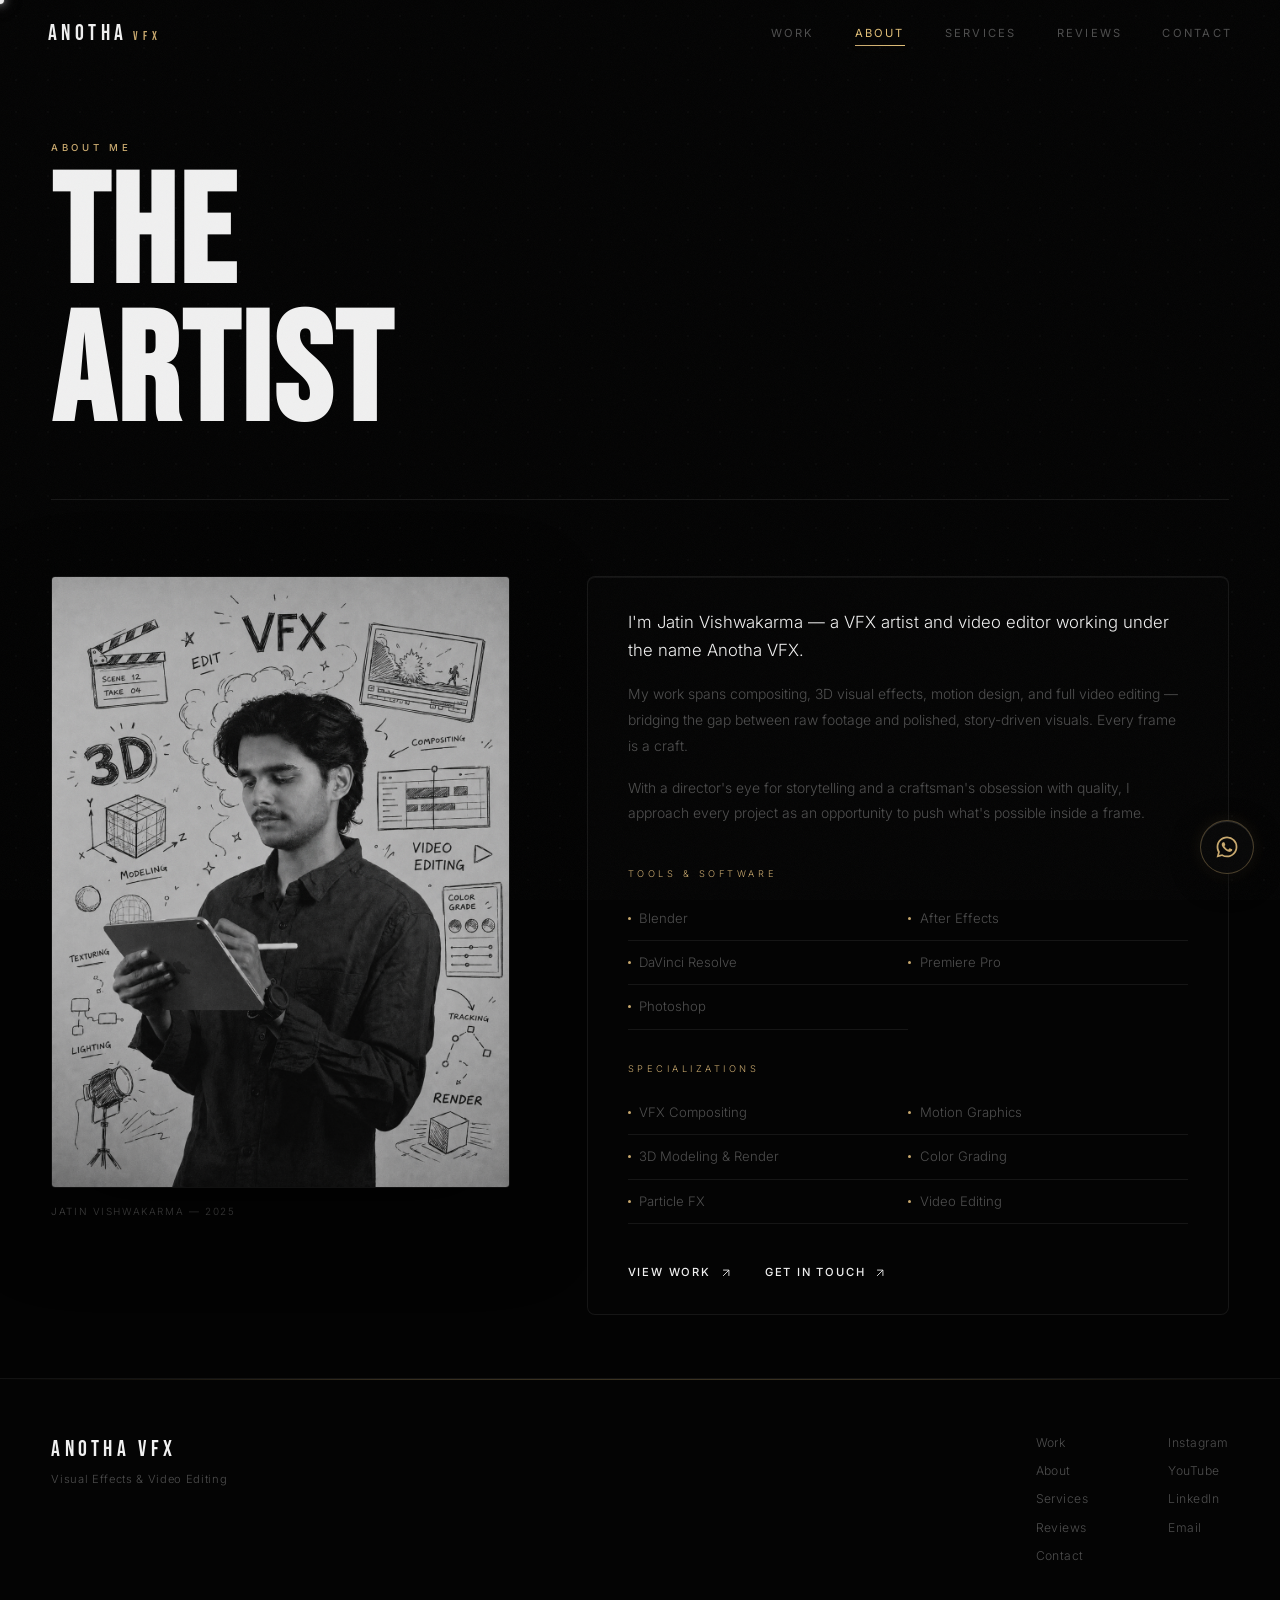
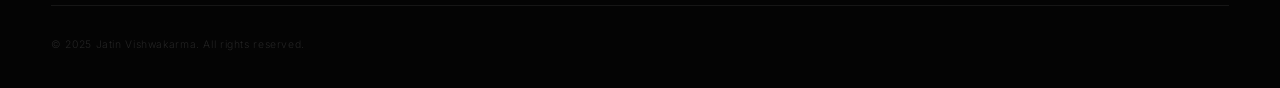
==== commit 4b8f4389: "check" ====
--- a/about/index.html
+++ b/about/index.html
@@ -32,8 +32,8 @@
   <link rel="preconnect" href="https://fonts.googleapis.com">
   <link rel="preconnect" href="https://fonts.gstatic.com" crossorigin>
   <link href="https://fonts.googleapis.com/css2?family=Bebas+Neue&family=Inter:wght@300;400;500&display=swap" rel="stylesheet">
-  <link rel="stylesheet" href="../css/style.css">
-  <script src="../js/content.js"></script>
+  <link rel="stylesheet" href="../css/style.css?v=3">
+  <script src="../js/content.js?v=3"></script>
   <!-- Google Analytics -->
   <script async src="https://www.googletagmanager.com/gtag/js?id=G-99MKQSMXY5"></script>
   <script>
@@ -207,8 +207,8 @@
     </div>
   </footer>
 
-  <script src="../js/main.js"></script>
-<script src="../js/fluid-cursor.js"></script>
+  <script src="../js/main.js?v=3"></script>
+<script src="../js/fluid-cursor.js?v=3"></script>
 
   <!-- WhatsApp direct chat -->
   <a class="wa-btn" href="https://wa.me/918989417415" target="_blank" rel="noopener noreferrer" aria-label="Chat on WhatsApp">
--- a/css/style.css
+++ b/css/style.css
@@ -2259,6 +2259,87 @@
 }
 
 /* ================================================================
+   LIQUID GLASS ACCENTS
+   Specular hairline edges + tuned blurs on existing surfaces —
+   the "physical glass" feel without repainting the whole site.
+   ================================================================ */
+
+/* ── Nav — deeper glass with a lit top edge ───────────────────── */
+.nav.scrolled {
+  background: rgba(7,7,7,.72);
+  backdrop-filter: blur(32px) saturate(1.6);
+  -webkit-backdrop-filter: blur(32px) saturate(1.6);
+  box-shadow:
+    inset 0 1px 0 rgba(255,255,255,.07),
+    0 1px 40px rgba(0,0,0,.5);
+}
+
+/* ── Cards — hairline inner light along the top edge ──────────── */
+.project-card,
+.reviews-marquee-card,
+.review-page-card {
+  box-shadow: inset 0 1px 0 rgba(255,255,255,.045);
+}
+.project-card:hover {
+  box-shadow:
+    inset 0 1.5px 0 rgba(255,255,255,.09),
+    0 24px 80px rgba(0,0,0,.55),
+    0 0 0 1px rgba(201,169,110,.1),
+    0 0 40px rgba(201,169,110,.06);
+}
+.reviews-marquee-card:hover {
+  box-shadow:
+    inset 0 1.5px 0 rgba(255,255,255,.09),
+    0 8px 40px rgba(0,0,0,.35),
+    0 0 0 1px rgba(201,169,110,.08);
+}
+.review-page-card:hover {
+  box-shadow:
+    inset 0 1.5px 0 rgba(255,255,255,.09),
+    0 12px 50px rgba(0,0,0,.4),
+    0 0 0 1px rgba(201,169,110,.08);
+}
+
+/* ── Inner-page text panels — same lit edge ───────────────────── */
+.about-text-col,
+.srv-meta,
+.srv-list,
+.review-form-wrap,
+.contact-info-col,
+.contact-form-col {
+  box-shadow: inset 0 1px 0 rgba(255,255,255,.05);
+}
+
+/* ── Gold buttons — refraction sheen on the top edge ──────────── */
+.hero-cta-btn {
+  box-shadow:
+    inset 0 1px 0 rgba(255,255,255,.4),
+    inset 0 -1px 0 rgba(0,0,0,.18),
+    0 4px 24px rgba(201,169,110,.25);
+}
+.form-btn {
+  box-shadow:
+    inset 0 1px 0 rgba(255,255,255,.4),
+    inset 0 -1px 0 rgba(0,0,0,.18),
+    0 4px 20px rgba(201,169,110,.2);
+}
+.call-btn { box-shadow: inset 0 1px 0 rgba(255,255,255,.08); }
+
+/* ── Lightbox — heavy glass behind the player ─────────────────── */
+.lightbox-backdrop {
+  background: rgba(0,0,0,.8);
+  backdrop-filter: blur(18px) saturate(1.3);
+  -webkit-backdrop-filter: blur(18px) saturate(1.3);
+}
+
+/* ── Mobile menu — frosted sheet instead of solid black ───────── */
+.mobile-menu {
+  background: rgba(3,3,3,.78);
+  backdrop-filter: blur(26px) saturate(1.5);
+  -webkit-backdrop-filter: blur(26px) saturate(1.5);
+}
+
+/* ================================================================
    GALAXY BACKGROUND — LEGIBILITY PANELS
    Semi-transparent dark boxes keep text readable over the starfield.
    Color: near-black glass (rgba 5,5,5 / 0.88) complements #f0f0f0 text.
@@ -2378,15 +2459,26 @@
   bottom: clamp(1rem, 3vh, 1.6rem);
   width: 54px; height: 54px;
   border-radius: 50%;
-  background: #25d366; color: #fff;
+  background: rgba(9,9,9,.85);
+  color: var(--gold);
+  border: 1px solid rgba(201,169,110,.35);
+  backdrop-filter: blur(10px);
+  -webkit-backdrop-filter: blur(10px);
   display: flex; align-items: center; justify-content: center;
   z-index: 8500;
-  box-shadow: 0 8px 30px rgba(0,0,0,.45), 0 0 0 1px rgba(255,255,255,.08);
-  transition: transform .25s var(--ease-spring), box-shadow .3s;
+  box-shadow:
+    inset 0 1px 0 rgba(255,255,255,.12),
+    0 8px 30px rgba(0,0,0,.45),
+    0 0 18px rgba(201,169,110,.1);
+  transition: transform .25s var(--ease-spring), box-shadow .3s,
+              background .3s, color .3s, border-color .3s;
 }
 .wa-btn:hover {
   transform: translateY(-3px) scale(1.06);
-  box-shadow: 0 12px 36px rgba(37,211,102,.35);
+  background: linear-gradient(135deg, var(--gold), var(--gold-bright));
+  color: var(--bg);
+  border-color: var(--gold);
+  box-shadow: 0 12px 36px rgba(201,169,110,.35);
 }
 .wa-btn svg { display: block; }
 @supports (padding: env(safe-area-inset-bottom)) {
@@ -2431,6 +2523,8 @@
   border: 1px solid var(--border);
   border-radius: 6px;
   padding: .6rem .6rem .8rem;
+  user-select: none;
+  -webkit-user-select: none;
 }
 .nle-ruler {
   position: relative; height: 22px; margin-left: 44px;
@@ -2496,7 +2590,7 @@
 }
 .nle-playhead {
   position: absolute; top: .6rem; bottom: .8rem; left: 44px;
-  width: 16px; margin-left: -8px;
+  width: 48px; margin-left: -24px;   /* generous grab zone, line stays thin */
   cursor: ew-resize; z-index: 5;
   touch-action: none;
 }
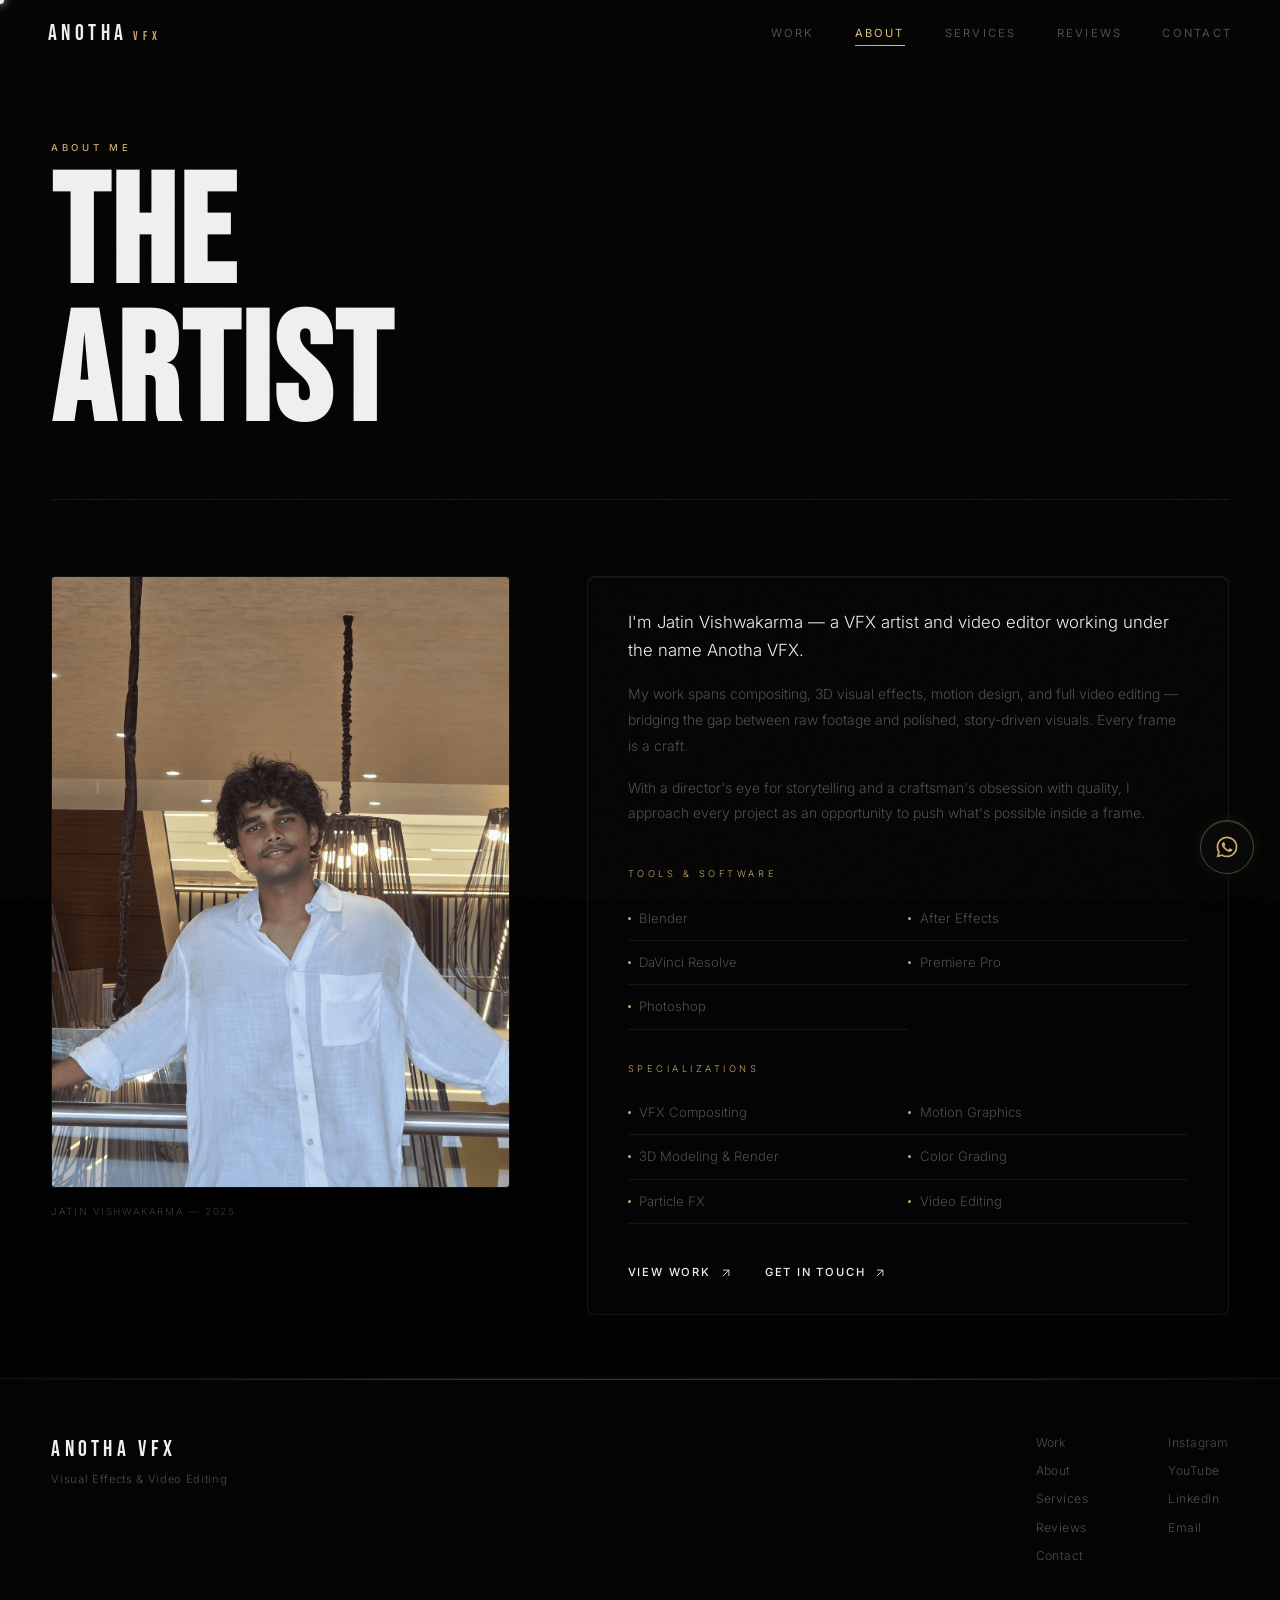
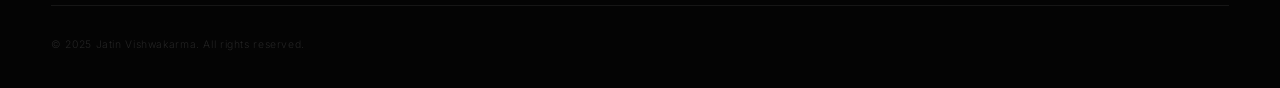
==== commit 6bbc076f: "IMAGE" ====
--- a/about/index.html
+++ b/about/index.html
@@ -4,7 +4,7 @@
   <meta charset="UTF-8">
   <meta name="viewport" content="width=device-width, initial-scale=1.0">
   <meta name="referrer" content="strict-origin-when-cross-origin">
-  <title>About — Jatin Vishwakarma</title>
+  <title>About Jatin Vishwakarma — Freelance VFX Artist | Anotha VFX</title>
   <meta name="description" content="Jatin Vishwakarma — VFX artist & video editor obsessed with cinematic storytelling. Every frame is a craft.">
   <link rel="icon" href="../assets/favicon.png" type="image/png">
   <link rel="shortcut icon" href="../assets/favicon.png">
@@ -32,8 +32,9 @@
   <link rel="preconnect" href="https://fonts.googleapis.com">
   <link rel="preconnect" href="https://fonts.gstatic.com" crossorigin>
   <link href="https://fonts.googleapis.com/css2?family=Bebas+Neue&family=Inter:wght@300;400;500&display=swap" rel="stylesheet">
-  <link rel="stylesheet" href="../css/style.css?v=3">
+  <link rel="stylesheet" href="../css/style.css?v=9">
   <script src="../js/content.js?v=3"></script>
+  <script src="../js/features.js?v=2"></script>
   <!-- Google Analytics -->
   <script async src="https://www.googletagmanager.com/gtag/js?id=G-99MKQSMXY5"></script>
   <script>
@@ -106,71 +107,71 @@
 
     <!-- PAGE HEADER — spans both grid columns so it aligns with the section -->
     <header class="page-hero" style="padding-top: 0;">
-      <span class="page-label">About Me</span>
-      <h1 class="page-title">THE<br>ARTIST</h1>
+      <span class="page-label"><!--e:about.label-->About Me<!--/e:about.label--></span>
+      <h1 class="page-title"><!--e:about.title-->THE<br>ARTIST<!--/e:about.title--></h1>
     </header>
 
     <!-- LEFT — Photo column -->
     <div class="about-img-col">
       <div class="about-img-wrap">
-        <img src="../assets/JATIN.png" alt="Jatin Vishwakarma" class="about-img">
-      </div>
-      <div class="img-caption">Jatin Vishwakarma — 2025</div>
+        <img src="../assets/ANOTHA.png" alt="Jatin Vishwakarma" class="about-img">
+      </div>
+      <div class="img-caption"><!--e:about.caption-->Jatin Vishwakarma — 2025<!--/e:about.caption--></div>
     </div>
 
     <!-- RIGHT — Text column -->
     <div class="about-text-col">
 
       <div class="about-bio">
-        <p class="bio-lead">
+        <p class="bio-lead"><!--e:about.bioLead-->
           I'm Jatin Vishwakarma — a VFX artist and video editor working
           under the name Anotha VFX.
-        </p>
-        <p class="bio-p">
+        <!--/e:about.bioLead--></p>
+        <p class="bio-p"><!--e:about.bio2-->
           My work spans compositing, 3D visual effects, motion design, and
           full video editing — bridging the gap between raw footage and
           polished, story-driven visuals. Every frame is a craft.
-        </p>
-        <p class="bio-p">
+        <!--/e:about.bio2--></p>
+        <p class="bio-p"><!--e:about.bio3-->
           With a director's eye for storytelling and a craftsman's obsession
           with quality, I approach every project as an opportunity to push
           what's possible inside a frame.
-        </p>
+        <!--/e:about.bio3--></p>
       </div>
 
       <div class="skills-block">
-        <span class="skills-label">Tools &amp; Software</span>
-        <div class="skills-grid">
+        <span class="skills-label"><!--e:about.toolsLabel-->Tools &amp; Software<!--/e:about.toolsLabel--></span>
+        <div class="skills-grid"><!--e:about.tools-->
           <div class="skill">Blender</div>
           <div class="skill">After Effects</div>
           <div class="skill">DaVinci Resolve</div>
           <div class="skill">Premiere Pro</div>
           <div class="skill">Photoshop</div>
-        </div>
+        <!--/e:about.tools--></div>
       </div>
 
       <div class="skills-block">
-        <span class="skills-label">Specializations</span>
-        <div class="skills-grid">
+        <span class="skills-label"><!--e:about.specLabel-->Specializations<!--/e:about.specLabel--></span>
+        <div class="skills-grid"><!--e:about.spec-->
           <div class="skill">VFX Compositing</div>
           <div class="skill">Motion Graphics</div>
           <div class="skill">3D Modeling &amp; Render</div>
           <div class="skill">Color Grading</div>
           <div class="skill">Particle FX</div>
           <div class="skill">Video Editing</div>
-        </div>
+        <!--/e:about.spec--></div>
       </div>
 
       <div class="about-cta">
         <a href="../" class="btn-text">
-          View Work
+          <!--e:about.ctaWork-->View Work<!--/e:about.ctaWork-->
           <svg width="14" height="14" viewBox="0 0 24 24" fill="none"
                stroke="currentColor" stroke-width="1.5">
             <path d="M7 17L17 7M17 7H7M17 7V17"/>
           </svg>
         </a>
         <a href="../contact/" class="btn-text">
-          Get In Touch
+          <!--e:about.ctaContact-->Get In Touch<!--/e:about.ctaContact-->
           <svg width="14" height="14" viewBox="0 0 24 24" fill="none"
                stroke="currentColor" stroke-width="1.5">
             <path d="M7 17L17 7M17 7H7M17 7V17"/>
@@ -207,8 +208,8 @@
     </div>
   </footer>
 
-  <script src="../js/main.js?v=3"></script>
-<script src="../js/fluid-cursor.js?v=3"></script>
+  <script src="../js/main.js?v=7"></script>
+<script src="../js/fluid-cursor.js?v=4"></script>
 
   <!-- WhatsApp direct chat -->
   <a class="wa-btn" href="https://wa.me/918989417415" target="_blank" rel="noopener noreferrer" aria-label="Chat on WhatsApp">
--- a/css/style.css
+++ b/css/style.css
@@ -1723,6 +1723,59 @@
   border-color: rgba(196,164,114,.65);
 }
 .vc-btn svg { display: block; pointer-events: none; }
+
+/* ── Volume: knob slides out when hovering the mute button ── */
+.vc-vol-wrap { display: flex; align-items: center; flex-shrink: 0; }
+.vc-vol {
+  -webkit-appearance: none; appearance: none;
+  width: 0; opacity: 0; margin-left: 0;
+  height: 4px; border-radius: 3px;
+  background: rgba(196,164,114,.3);
+  outline: none; cursor: pointer; pointer-events: none;
+  transition: width .25s var(--ease), opacity .25s, margin-left .25s;
+}
+.vc-vol-wrap:hover .vc-vol,
+.vc-vol:focus {
+  width: 74px; opacity: 1; margin-left: .5rem; pointer-events: auto;
+}
+.vc-vol::-webkit-slider-thumb {
+  -webkit-appearance: none; appearance: none;
+  width: 13px; height: 13px; border-radius: 50%;
+  background: var(--gold); cursor: pointer;
+  box-shadow: 0 0 6px rgba(196,164,114,.6);
+}
+.vc-vol::-moz-range-thumb {
+  width: 13px; height: 13px; border: none; border-radius: 50%;
+  background: var(--gold); cursor: pointer;
+  box-shadow: 0 0 6px rgba(196,164,114,.6);
+}
+
+/* ── Seek / progress bar — fills the middle of the control bar ── */
+.vc-seek {
+  -webkit-appearance: none; appearance: none;
+  flex: 1; min-width: 60px; height: 4px;
+  border-radius: 3px;
+  background: linear-gradient(to right, var(--gold) 0%, rgba(196,164,114,.25) 0%);
+  outline: none; cursor: pointer;
+}
+.vc-seek::-webkit-slider-thumb {
+  -webkit-appearance: none; appearance: none;
+  width: 13px; height: 13px; border-radius: 50%;
+  background: var(--gold); cursor: pointer;
+  box-shadow: 0 0 6px rgba(196,164,114,.6);
+  transition: transform .15s;
+}
+.vc-seek:hover::-webkit-slider-thumb { transform: scale(1.25); }
+.vc-seek::-moz-range-thumb {
+  width: 13px; height: 13px; border: none; border-radius: 50%;
+  background: var(--gold); cursor: pointer;
+  box-shadow: 0 0 6px rgba(196,164,114,.6);
+}
+/* On tiny phones hide the pop-out volume knob (mute button still works);
+   the seek bar stays — it's the useful one */
+@media (max-width: 480px) {
+  .vc-vol-wrap:hover .vc-vol, .vc-vol { width: 0; opacity: 0; margin-left: 0; pointer-events: none; }
+}
 /* Fullscreen button pushed to the far right */
 .vc-fs-btn { margin-left: auto; }
 
@@ -1980,6 +2033,87 @@
   .mob-social    { flex-wrap: wrap; gap: .4rem 1.2rem; }
 }
 
+/* ── View count badge on video cards ──────────────────────────── */
+.view-count {
+  position: absolute; left: 12px; bottom: 12px; z-index: 3;
+  font-size: .56rem; letter-spacing: .14em; text-transform: uppercase;
+  color: rgba(255,255,255,.88);
+  background: rgba(3,3,3,.66);
+  backdrop-filter: blur(8px); -webkit-backdrop-filter: blur(8px);
+  border: 1px solid rgba(255,255,255,.1);
+  padding: .28rem .65rem; border-radius: 100px;
+  pointer-events: none;
+}
+.reel-views {
+  font-size: .53rem; letter-spacing: .16em; text-transform: uppercase;
+  color: rgba(255,255,255,.55);
+}
+
+/* ================================================================
+   WORKED WITH — CLIENT LOGO STRIP
+   ================================================================ */
+.clients-section {
+  padding: clamp(3rem, 7vh, 5rem) 0;
+  overflow: hidden;
+  position: relative;
+  border-top: 1px solid rgba(255,255,255,.05);
+}
+.clients-header {
+  padding: 0 clamp(1.5rem, 4vw, 3.5rem);
+  margin-bottom: clamp(1.6rem, 4vh, 2.5rem);
+}
+.clients-marquee-wrap {
+  position: relative;
+  overflow: hidden;
+}
+.clients-marquee-wrap::before,
+.clients-marquee-wrap::after {
+  content: '';
+  position: absolute; top: 0; bottom: 0; width: 90px;
+  z-index: 2; pointer-events: none;
+}
+.clients-marquee-wrap::before { left: 0;  background: linear-gradient(90deg, var(--bg), transparent); }
+.clients-marquee-wrap::after  { right: 0; background: linear-gradient(-90deg, var(--bg), transparent); }
+
+.clients-marquee-track {
+  display: inline-flex;
+  align-items: center;
+  gap: clamp(2.5rem, 6vw, 5rem);
+  will-change: transform;
+  padding: .5rem 0;
+}
+.client-item {
+  display: inline-flex;
+  flex-direction: column;
+  align-items: center;
+  gap: .7rem;
+  flex-shrink: 0;
+  opacity: .55;
+  transition: opacity .35s;
+}
+.client-item:hover { opacity: 1; }
+.client-logo {
+  height: clamp(54px, 7vw, 84px);
+  width: auto; max-width: 240px;
+  object-fit: contain;
+  opacity: .9;                                     /* show the real logo as uploaded */
+  transition: opacity .35s, transform .35s var(--ease-spring);
+}
+.client-item:hover .client-logo {
+  opacity: 1;
+  transform: scale(1.05);
+}
+.client-name {
+  font-size: .62rem;
+  letter-spacing: .18em;
+  text-transform: uppercase;
+  color: var(--text-muted);
+  white-space: nowrap;
+}
+@media (max-width: 600px) {
+  .clients-marquee-track { gap: 2.2rem; }
+}
+
 /* ================================================================
    REVIEWS — HOMEPAGE MARQUEE
    ================================================================ */
@@ -2056,7 +2190,7 @@
 }
 .rmc-role {
   font-size: .62rem;
-  color: var(--text-dim);
+  color: rgba(201,169,110,.75);
   letter-spacing: .1em;
   text-transform: uppercase;
 }
